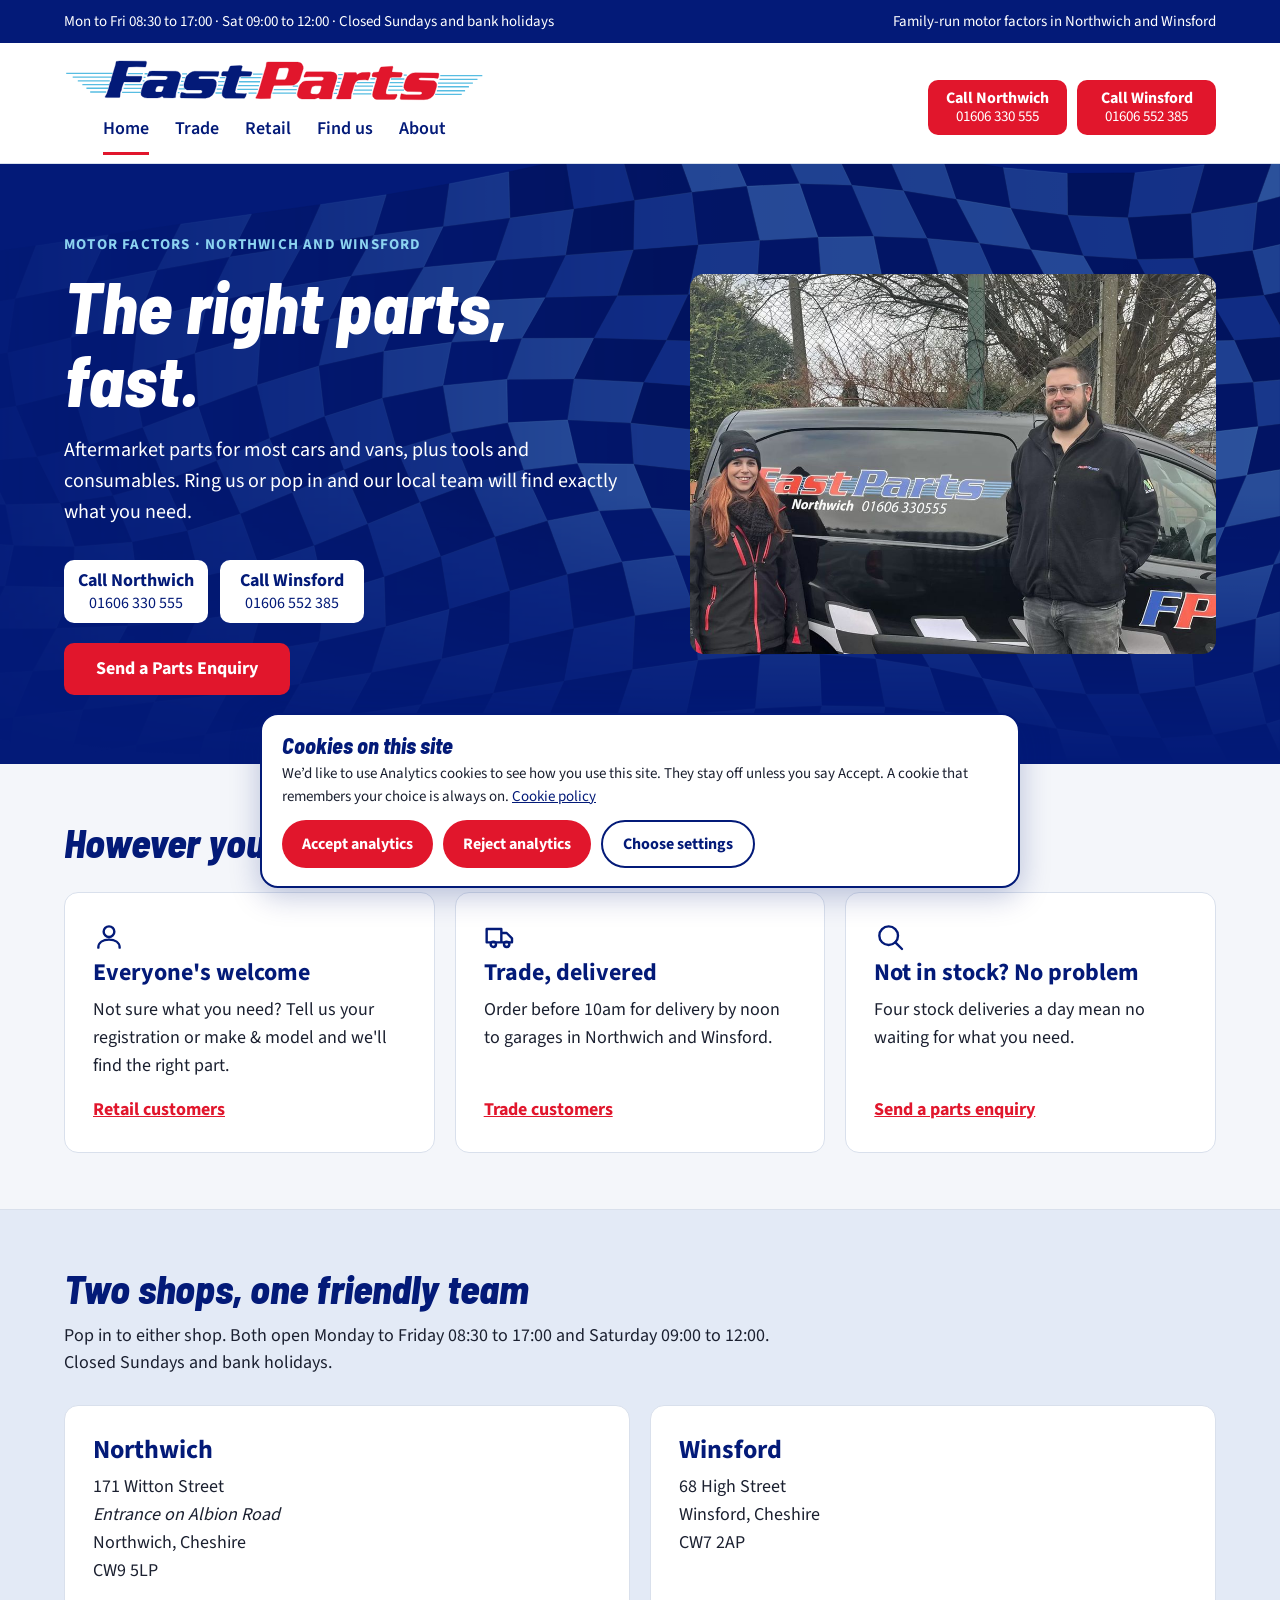
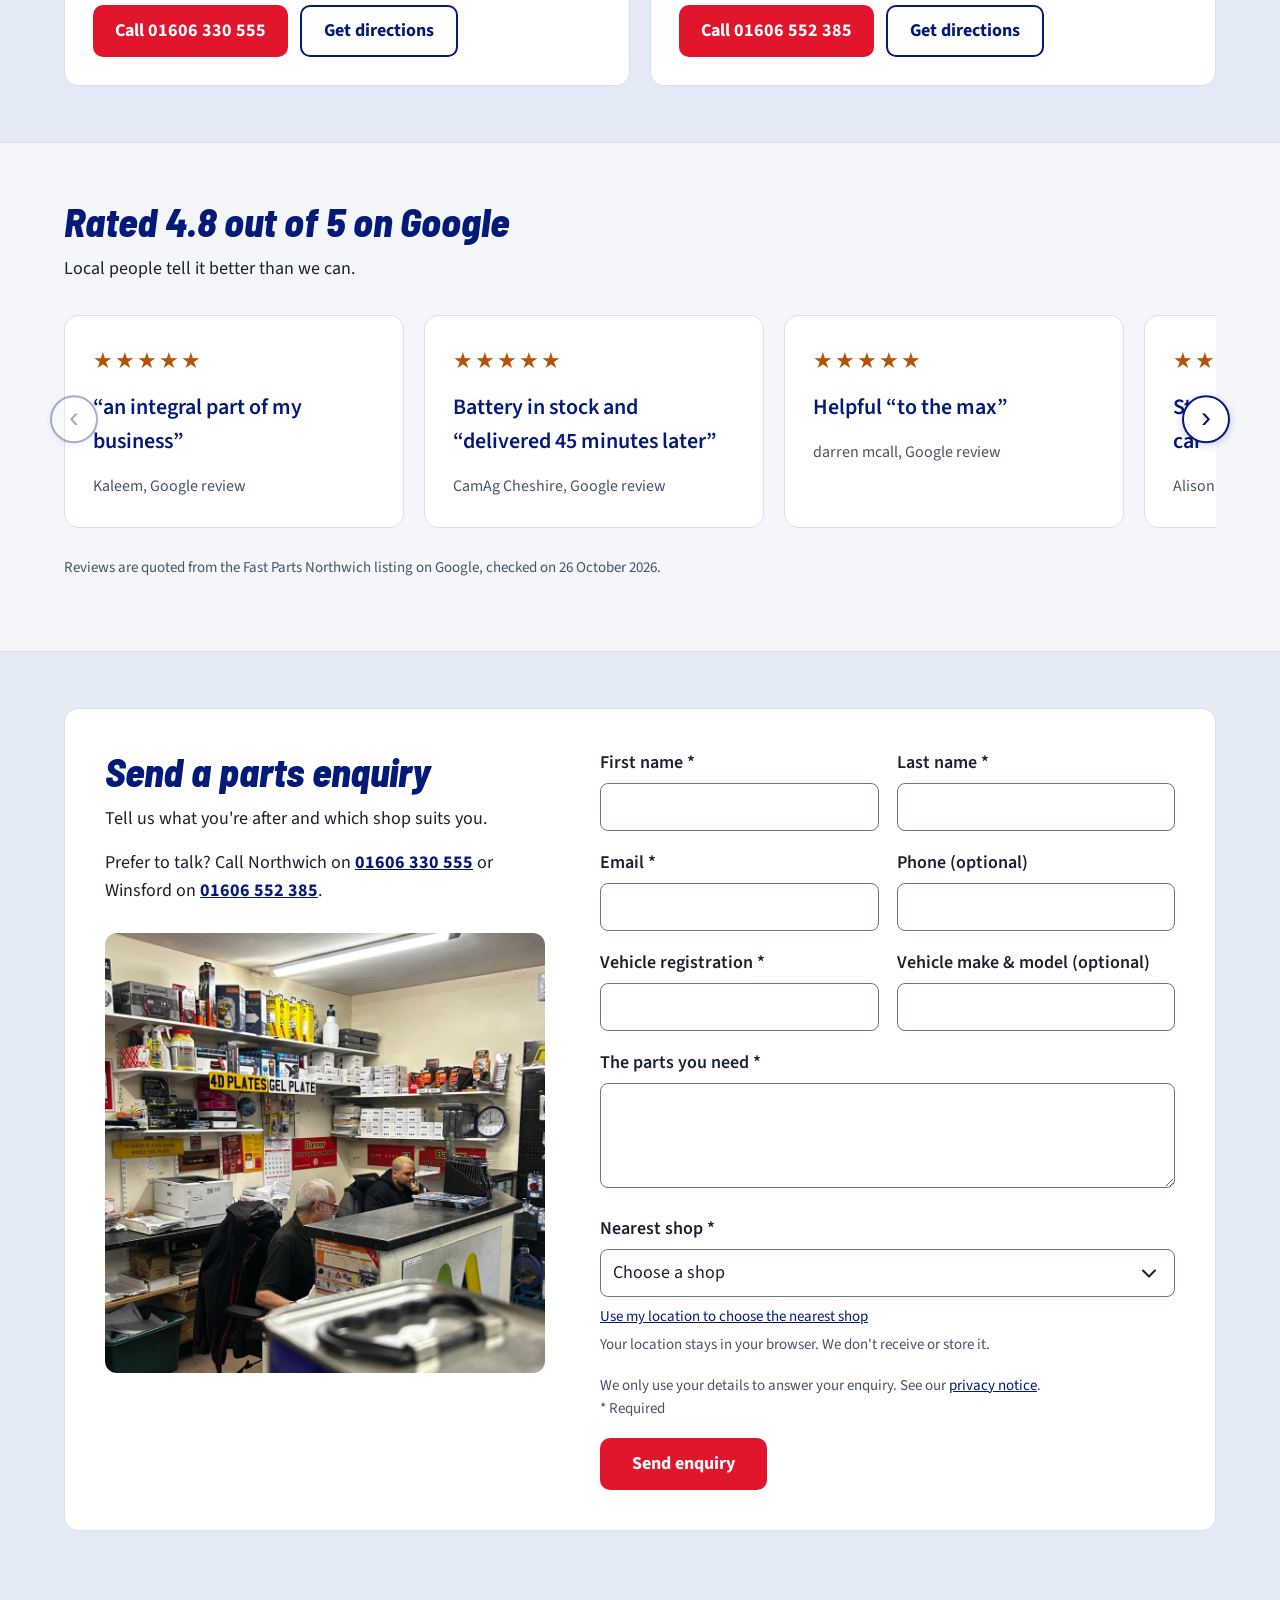
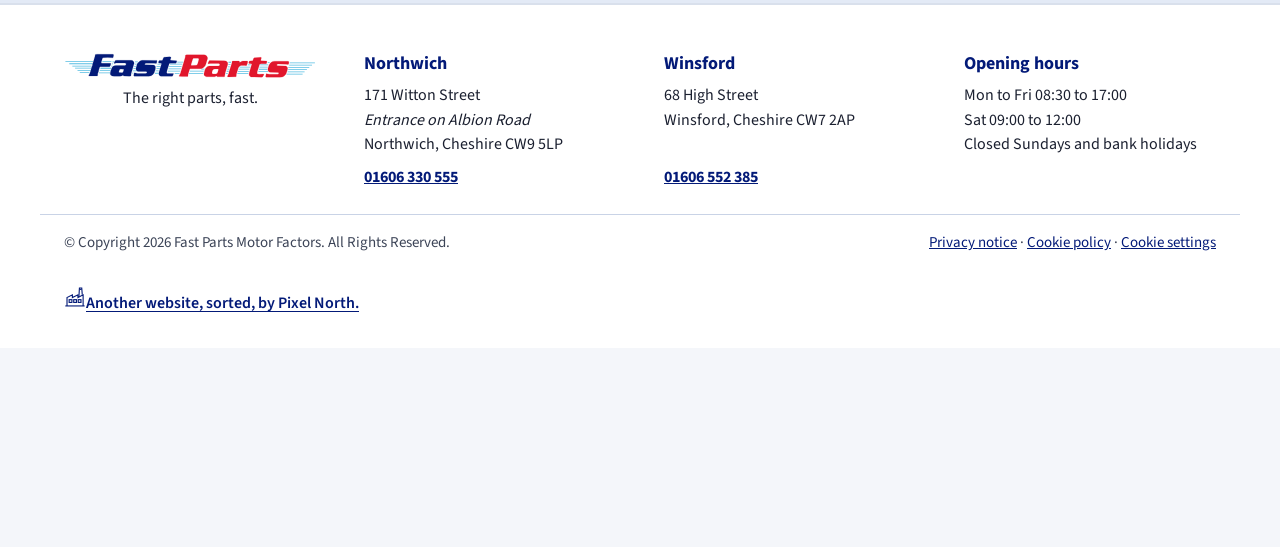
==== index.html @ 3c4b5a3e "SEO: use clean URLs in canonicals, og:url, sitemap, structured data and links Co-Authored-By: Claude" ====
<!doctype html>
<html lang="en-GB">
<head>
<meta charset="utf-8">
<meta name="viewport" content="width=device-width, initial-scale=1">
<title>Fast Parts | Motor Factors in Northwich and Winsford</title>
<meta name="description" content="Aftermarket parts for most cars and vans, plus tools and consumables. Family-run motor factors in Northwich and Winsford. Ring us or pop in.">
<meta name="robots" content="index, follow, max-image-preview:large">
<meta name="color-scheme" content="light">
<meta name="theme-color" content="#031A78">
<link rel="canonical" href="https://www.fastparts.uk.com/">
<link rel="icon" href="favicon.ico?v=2" sizes="48x48">
<link rel="icon" href="favicon-192.png?v=2" type="image/png" sizes="192x192">
<link rel="icon" href="favicon.svg?v=2" type="image/svg+xml">
<link rel="apple-touch-icon" href="apple-touch-icon.png?v=2">
<meta property="og:type" content="website">
<meta property="og:site_name" content="Fast Parts">
<meta property="og:title" content="Fast Parts | Motor Factors in Northwich and Winsford">
<meta property="og:description" content="Aftermarket parts for most cars and vans, plus tools and consumables. Family-run motor factors in Northwich and Winsford. Ring us or pop in.">
<meta property="og:url" content="https://www.fastparts.uk.com/">
<meta property="og:locale" content="en_GB">
<meta property="og:image" content="https://www.fastparts.uk.com/images/og-image.png">
<meta property="og:image:width" content="1200">
<meta property="og:image:height" content="630">
<meta property="og:image:alt" content="Fast Parts logo on a navy chequered flag background: The right parts, fast.">
<meta name="twitter:card" content="summary_large_image">
<meta name="twitter:title" content="Fast Parts | Motor Factors in Northwich and Winsford">
<meta name="twitter:description" content="Aftermarket parts for most cars and vans, plus tools and consumables. Family-run motor factors in Northwich and Winsford. Ring us or pop in.">
<meta name="twitter:image" content="https://www.fastparts.uk.com/images/og-image.png">
<link rel="preload" href="fonts/source-sans-3-var.woff2" as="font" type="font/woff2" crossorigin>
<link rel="stylesheet" href="css/styles.css">
<script type="application/ld+json">{"@context": "https://schema.org", "@graph": [{"@type": "Organization", "@id": "https://www.fastparts.uk.com/#organization", "name": "Fast Parts", "url": "https://www.fastparts.uk.com/", "logo": "https://www.fastparts.uk.com/favicon-192.png", "foundingDate": "1989", "description": "Family-run independent motor factors serving Northwich and Winsford, Cheshire, with parts for most cars and vans, tools and consumables, and trade delivery."}, {"@type": "WebSite", "@id": "https://www.fastparts.uk.com/#website", "url": "https://www.fastparts.uk.com/", "name": "Fast Parts", "publisher": {"@id": "https://www.fastparts.uk.com/#organization"}, "inLanguage": "en-GB"}, {"@type": "AutoPartsStore", "@id": "https://www.fastparts.uk.com/find-us#northwich", "name": "Fast Parts Northwich", "url": "https://www.fastparts.uk.com/find-us", "telephone": "+441606330555", "image": "https://www.fastparts.uk.com/images/og-image.png", "parentOrganization": {"@id": "https://www.fastparts.uk.com/#organization"}, "areaServed": ["Northwich", "Winsford", "Cheshire"], "address": {"@type": "PostalAddress", "streetAddress": "171 Witton Street", "addressLocality": "Northwich", "addressRegion": "Cheshire", "postalCode": "CW9 5LP", "addressCountry": "GB"}, "openingHoursSpecification": [{"@type": "OpeningHoursSpecification", "dayOfWeek": ["Monday", "Tuesday", "Wednesday", "Thursday", "Friday"], "opens": "08:30", "closes": "17:00"}, {"@type": "OpeningHoursSpecification", "dayOfWeek": "Saturday", "opens": "09:00", "closes": "12:00"}]}, {"@type": "AutoPartsStore", "@id": "https://www.fastparts.uk.com/find-us#winsford", "name": "Fast Parts Winsford", "url": "https://www.fastparts.uk.com/find-us", "telephone": "+441606552385", "image": "https://www.fastparts.uk.com/images/og-image.png", "parentOrganization": {"@id": "https://www.fastparts.uk.com/#organization"}, "areaServed": ["Northwich", "Winsford", "Cheshire"], "address": {"@type": "PostalAddress", "streetAddress": "68 High Street", "addressLocality": "Winsford", "addressRegion": "Cheshire", "postalCode": "CW7 2AP", "addressCountry": "GB"}, "openingHoursSpecification": [{"@type": "OpeningHoursSpecification", "dayOfWeek": ["Monday", "Tuesday", "Wednesday", "Thursday", "Friday"], "opens": "08:30", "closes": "17:00"}, {"@type": "OpeningHoursSpecification", "dayOfWeek": "Saturday", "opens": "09:00", "closes": "12:00"}]}]}</script>
</head>
<body>
<a class="skip" href="#main">Skip to content</a>
<div class="util"><div class="wrap"><p>Mon to Fri 08:30 to 17:00 · Sat 09:00 to 12:00<span class="sep"> · </span><span class="closed">Closed Sundays and bank holidays</span></p><p>Family-run motor factors in Northwich and Winsford</p></div></div>
<header class="site-header">
<div class="wrap head-top">
<div class="brand">
<a class="logo" href="/" aria-label="Fast Parts home"><img src="images/fast-parts-logo.svg" alt="Fast Parts" width="420" height="106"></a>
<nav class="main" aria-label="Main"><a href="/" aria-current="page">Home</a><a href="/trade">Trade</a><a href="/retail">Retail</a><a href="/find-us">Find us</a><a href="/about">About</a></nav>
</div>
<div class="call-row">
<a class="call" href="tel:01606330555"><b>Call Northwich</b><span>01606 330 555</span></a>
<a class="call" href="tel:01606552385"><b>Call Winsford</b><span>01606 552 385</span></a>
</div>
</div>
</header>
<main id="main">
<section class="hero"><div class="wrap">
<div class="txt">
<p class="eyebrow">Motor factors · Northwich and Winsford</p>
<h1>The right parts, fast.</h1>
<p class="lead">Aftermarket parts for most cars and vans, plus tools and consumables. Ring us or pop in and our local team will find exactly what you need.</p>
<div class="actions"><a class="call light" href="tel:01606330555"><b>Call Northwich</b><span>01606 330 555</span></a>
<a class="call light" href="tel:01606552385"><b>Call Winsford</b><span>01606 552 385</span></a></div><a class="btn" href="#enquiry">Send a Parts Enquiry</a>
</div>
<div class="pic"><img src="images/fast-parts-van-team.jpg" alt="Two Fast Parts team members standing beside a Fast Parts delivery van" width="1000" height="760" fetchpriority="high" style="object-position:center center"></div>
</div></section>
<div class="sec"><section class="block wrap"><h2 style="margin-bottom:28px">However you shop with us</h2><div class="cards">
<div class="card"><svg class="icon" viewBox="0 0 24 24" fill="none" stroke="currentColor" stroke-width="1.8" stroke-linecap="round" stroke-linejoin="round" aria-hidden="true"><path d="M12 12a4 4 0 1 0 0-8 4 4 0 0 0 0 8Zm-8 8c0-4 3.6-6 8-6s8 2 8 6"/></svg><h3>Everyone's welcome</h3><p>Not sure what you need? Tell us your registration or make &amp; model and we'll find the right part.</p><a class="more" href="/retail">Retail customers</a></div>
<div class="card"><svg class="icon" viewBox="0 0 24 24" fill="none" stroke="currentColor" stroke-width="1.8" stroke-linecap="round" stroke-linejoin="round" aria-hidden="true"><path d="M2 6h11v10H2zM13 9h4l4 4v3h-8"/><circle cx="7" cy="17.5" r="2"/><circle cx="17" cy="17.5" r="2"/></svg><h3>Trade, delivered</h3><p>Order before 10am for delivery by noon to garages in Northwich and Winsford.</p><a class="more" href="/trade">Trade customers</a></div>
<div class="card"><svg class="icon" viewBox="0 0 24 24" fill="none" stroke="currentColor" stroke-width="1.8" stroke-linecap="round" stroke-linejoin="round" aria-hidden="true"><circle cx="11" cy="11" r="7"/><path d="M16 16l5 5"/></svg><h3>Not in stock? No problem</h3><p>Four stock deliveries a day mean no waiting for what you need.</p><a class="more" href="#enquiry">Send a parts enquiry</a></div>
</div></section></div>
<div class="sec sec-b"><section class="block wrap"><h2>Two shops, one friendly team</h2>
<p class="sub wide-sub">Pop in to either shop. Both open Monday to Friday 08:30 to 17:00 and Saturday 09:00 to 12:00.<br>Closed Sundays and bank holidays.</p>
<div class="cards"><div class="card wide"><div class="shop"><div class="shopin">
<h3 style="font-size:26px">Northwich</h3>
<p>171 Witton Street<br><em>Entrance on Albion Road</em><br>Northwich, Cheshire<br>CW9 5LP</p>
<div class="btns"><a class="btn" href="tel:01606330555">Call 01606 330 555</a><a class="btn ghost" href="https://www.google.com/maps/search/?api=1&amp;query=171+Witton+Street+Northwich+CW9+5LP" target="_blank" rel="noopener noreferrer">Get directions<span class="sr"> to Northwich (opens in a new tab)</span></a></div>
</div></div></div><div class="card wide"><div class="shop"><div class="shopin">
<h3 style="font-size:26px">Winsford</h3>
<p>68 High Street<br>Winsford, Cheshire<br>CW7 2AP</p>
<div class="btns"><a class="btn" href="tel:01606552385">Call 01606 552 385</a><a class="btn ghost" href="https://www.google.com/maps/search/?api=1&amp;query=68+High+Street+Winsford+CW7+2AP" target="_blank" rel="noopener noreferrer">Get directions<span class="sr"> to Winsford (opens in a new tab)</span></a></div>
</div></div></div></div></section></div>
<div class="sec"><section class="block wrap"><h2>Rated 4.8 out of 5 on Google</h2><p class="sub">Local people tell it better than we can.</p>
<div class="carousel" role="region" aria-roledescription="carousel" aria-label="Google reviews">
<button type="button" class="car-arrow car-prev" aria-label="Previous reviews">&#8249;</button>
<ul class="track" tabindex="0" aria-label="Reviews, scroll sideways"><li class="slide" role="group" aria-roledescription="slide" aria-label="Review 1 of 10"><figure class="review"><span class="stars" role="img" aria-label="5 out of 5 stars">★★★★★</span><blockquote>“an integral part of my business”</blockquote><figcaption>Kaleem, Google review</figcaption></figure></li><li class="slide" role="group" aria-roledescription="slide" aria-label="Review 2 of 10"><figure class="review"><span class="stars" role="img" aria-label="5 out of 5 stars">★★★★★</span><blockquote>Battery in stock and “delivered 45 minutes later”</blockquote><figcaption>CamAg Cheshire, Google review</figcaption></figure></li><li class="slide" role="group" aria-roledescription="slide" aria-label="Review 3 of 10"><figure class="review"><span class="stars" role="img" aria-label="5 out of 5 stars">★★★★★</span><blockquote>Helpful “to the max”</blockquote><figcaption>darren mcall, Google review</figcaption></figure></li><li class="slide" role="group" aria-roledescription="slide" aria-label="Review 4 of 10"><figure class="review"><span class="stars" role="img" aria-label="5 out of 5 stars">★★★★★</span><blockquote>Staff “carry heavy parts to my car”</blockquote><figcaption>Alison (Soul), Google review</figcaption></figure></li><li class="slide" role="group" aria-roledescription="slide" aria-label="Review 5 of 10"><figure class="review"><span class="stars" role="img" aria-label="5 out of 5 stars">★★★★★</span><blockquote>“Support Family Business”</blockquote><figcaption>Thomas Robbins, Google review</figcaption></figure></li><li class="slide" role="group" aria-roledescription="slide" aria-label="Review 6 of 10"><figure class="review"><span class="stars" role="img" aria-label="5 out of 5 stars">★★★★★</span><blockquote>“Nothing is too much trouble”</blockquote><figcaption>roy hinchy, Google review</figcaption></figure></li><li class="slide" role="group" aria-roledescription="slide" aria-label="Review 7 of 10"><figure class="review"><span class="stars" role="img" aria-label="5 out of 5 stars">★★★★★</span><blockquote>Part “ready next day 8am”</blockquote><figcaption>Steve Philpin, Google review</figcaption></figure></li><li class="slide" role="group" aria-roledescription="slide" aria-label="Review 8 of 10"><figure class="review"><span class="stars" role="img" aria-label="5 out of 5 stars">★★★★★</span><blockquote>Brake parts delivered “2 hours later”</blockquote><figcaption>Leslie Cairns, Google review</figcaption></figure></li><li class="slide" role="group" aria-roledescription="slide" aria-label="Review 9 of 10"><figure class="review"><span class="stars" role="img" aria-label="5 out of 5 stars">★★★★★</span><blockquote>“very knowledgeable and always happy to help”</blockquote><figcaption>David Roddis, Google review</figcaption></figure></li><li class="slide" role="group" aria-roledescription="slide" aria-label="Review 10 of 10"><figure class="review"><span class="stars" role="img" aria-label="5 out of 5 stars">★★★★★</span><blockquote>“Over 20 years never let me down”</blockquote><figcaption>Tony Bayman, Google review</figcaption></figure></li></ul>
<button type="button" class="car-arrow car-next" aria-label="Next reviews">&#8250;</button>
</div>
<p class="note" style="margin-top:16px">Reviews are quoted from the Fast Parts Northwich listing on Google, checked on 26 October 2026.</p></section></div>
<div class="sec sec-b"><section class="block last wrap" id="enquiry"><div class="formcard">
<div>
<h2>Send a parts enquiry</h2>
<p>Tell us what you're after and which shop suits you.</p>
<p>Prefer to talk? Call Northwich on <a href="tel:01606330555"><b>01606 330 555</b></a> or Winsford on <a href="tel:01606552385"><b>01606 552 385</b></a>.</p>
<img src="images/fast-parts-shop-counter.jpg" alt="Two Fast Parts team members serving customers at the shop counter, with shelves of car parts behind them" width="940" height="940" loading="lazy">
</div>
<form data-form="parts-enquiry" data-endpoint="https://api.web3forms.com/submit" novalidate>
<input type="hidden" name="access_key" value="702cf87f-f0f1-4987-b840-5785760a06e5">
<input type="hidden" name="subject" value="New parts enquiry from the Fast Parts website">
<input type="hidden" name="from_name" value="Fast Parts website">
<div class="row"><div><label for="fname">First name *</label><input id="fname" name="firstName" type="text" autocomplete="given-name" required></div>
<div><label for="lname">Last name *</label><input id="lname" name="lastName" type="text" autocomplete="family-name" required></div></div>
<div class="row"><div><label for="email">Email *</label><input id="email" name="email" type="email" autocomplete="email" required></div>
<div><label for="phone">Phone (optional)</label><input id="phone" name="phone" type="tel" autocomplete="tel"></div></div>
<div class="row"><div><label for="reg">Vehicle registration *</label><input id="reg" name="registration" type="text" autocapitalize="characters" autocomplete="off" required></div>
<div><label for="vehicle">Vehicle make &amp; model (optional)</label><input id="vehicle" name="vehicle" type="text"></div></div>
<div><label for="part">The parts you need *</label><textarea id="part" name="part" rows="3" required></textarea></div>
<div><label for="shop">Nearest shop *</label><select id="shop" name="shop" required><option value="" selected disabled>Choose a shop</option><option>Northwich</option><option>Winsford</option></select>
<p class="note" style="margin:8px 0 0"><button type="button" class="linkbtn" data-locate>Use my location to choose the nearest shop</button></p>
<p class="note locmsg" role="status" style="margin:4px 0 0"></p>
<p class="note" style="margin:4px 0 0">Your location stays in your browser. We don't receive or store it.</p></div>
<div class="hp" aria-hidden="true"><label>Website<input type="text" name="website" tabindex="-1" autocomplete="off"></label></div>
<p class="note" style="margin:0">We only use your details to answer your enquiry. See our <a href="/privacy">privacy notice</a>.<br>* Required</p>
<div class="msg" role="status" tabindex="-1"></div>
<button class="btn" type="submit" style="align-self:flex-start">Send enquiry</button>
</form></div></section></div>
</main>
<footer class="site">
<div class="wrap cols">
<div><div class="fbrand"><img class="logo-f" src="images/fast-parts-logo.svg" alt="Fast Parts" width="300" height="76"><p>The right parts, fast.</p></div></div>
<div class="fcol"><h3>Northwich</h3><p class="addr">171 Witton Street<br><em>Entrance on Albion Road</em><br>Northwich, Cheshire CW9 5LP</p><p class="ph"><a href="tel:01606330555"><b>01606 330 555</b></a></p></div>
<div class="fcol"><h3>Winsford</h3><p class="addr">68 High Street<br>Winsford, Cheshire CW7 2AP</p><p class="ph"><a href="tel:01606552385"><b>01606 552 385</b></a></p></div>
<div><h3>Opening hours</h3><p>Mon to Fri 08:30 to 17:00<br>Sat 09:00 to 12:00<br>Closed Sundays and bank holidays</p></div>
</div>
<div class="wrap legal">
<span>© Copyright 2026 Fast Parts Motor Factors. All Rights Reserved.</span>
<span><a href="/privacy">Privacy notice</a> · <a href="/cookies">Cookie policy</a> · <a href="#" data-cookie-settings>Cookie settings</a></span>
</div>
<div class="wrap credit"><a href="https://pixel-north.co.uk" target="_blank" rel="noopener"><svg class="fac" viewBox="0 0 512 512" width="22" height="22" fill="none" stroke="#031A78" stroke-width="26" stroke-linecap="butt" stroke-linejoin="miter" aria-hidden="true"><path d="M30 464H480"/><path d="M70 464V268L195 205V268L325 205V268L445 205V464"/><path d="M347 250L359 45H413L425 205"/><path d="M362 78H410"/><rect x="120" y="318" width="64" height="64"/><rect x="226" y="318" width="64" height="64"/><rect x="331" y="318" width="64" height="64"/></svg><span>Another website, sorted, by Pixel North.</span></a></div>
</footer>
<script src="js/main.js" defer></script>
<script src="js/consent.js" defer></script>
</body>
</html>
---- css/styles.css ----
/* Fast Parts – styles. Light mode only. Fonts are self-hosted. */
@font-face{font-family:'Barlow Semi Condensed';font-style:italic;font-weight:800;font-display:swap;src:url('../fonts/barlow-semi-condensed-800-italic.woff2') format('woff2')}
@font-face{font-family:'Barlow Semi Condensed';font-style:italic;font-weight:700;font-display:swap;src:url('../fonts/barlow-semi-condensed-700-italic.woff2') format('woff2')}
@font-face{font-family:'Source Sans 3';font-style:normal;font-weight:200 900;font-display:swap;src:url('../fonts/source-sans-3-var.woff2') format('woff2')}

:root{
  color-scheme:light;
  --navy:#031A78;--red:#E1162C;--sky:#8CD3F0;--ink:#1B2030;--off:#F4F6FA;
  --line:#D9E0EC;--muted:#4A5266;--foot:#E9EEF7;--star:#B45309;
  --head:'Barlow Semi Condensed','Source Sans 3',Arial,sans-serif;
  --body:'Source Sans 3',Arial,sans-serif;
}
*,*::before,*::after{box-sizing:border-box}
html{-webkit-text-size-adjust:100%}
body{margin:0;background:var(--off);color:var(--ink);font-family:var(--body);font-size:18px;line-height:1.55}
img{max-width:100%}
a{color:var(--navy)}
a:focus-visible,button:focus-visible,input:focus-visible,select:focus-visible,textarea:focus-visible{outline:3px solid var(--navy);outline-offset:2px}
.skip{position:absolute;left:-999px;top:8px;background:#fff;color:var(--navy);padding:10px 16px;border-radius:8px;z-index:10;font-weight:700}
.skip:focus{left:8px}
.wrap{max-width:1200px;margin:0 auto;padding-left:24px;padding-right:24px}

/* utility bar */
.util{background:var(--navy);color:#fff;font-size:15px}
.util .wrap{display:flex;flex-wrap:wrap;justify-content:space-between;gap:4px 24px;padding-top:10px;padding-bottom:10px}
.util p{margin:0}

/* header */
.site-header{background:#fff;border-bottom:1px solid var(--line)}
.head-top{display:flex;flex-wrap:wrap;align-items:center;justify-content:space-between;gap:16px 32px;padding-top:16px;padding-bottom:8px}
.brand{flex:0 1 420px;min-width:0;display:flex;flex-direction:column;align-items:stretch}
.logo{display:block;min-width:0}
.logo img{display:block;width:100%;max-width:420px;height:auto}
.call-row,.actions{display:grid;grid-template-columns:repeat(2,minmax(0,1fr));gap:10px;width:max-content;max-width:100%}
.call{display:flex;flex-direction:column;justify-content:center;align-items:center;text-align:center;background:var(--red);color:#fff;text-decoration:none;padding:8px 18px;border-radius:10px;min-height:52px;line-height:1.25}
.call b{font-size:16px}.call span{font-size:15px}
.call:hover{background:#C20F24}
.call.light{background:#fff;color:var(--navy);padding:10px 24px;min-height:56px}
.call.light b{font-size:18px}.call.light span{font-size:16px}
.call.light:hover{background:#E9EEF7}
.call.red-lg{padding:10px 24px;min-height:56px}.call.red-lg b{font-size:18px}.call.red-lg span{font-size:16px}
nav.main{display:flex;flex-wrap:wrap;justify-content:center;gap:0 clamp(14px,2.5vw,26px);font-weight:600;font-size:18px;margin-top:4px}
nav.main a{color:var(--navy);text-decoration:none;padding:10px 0 9px;border-bottom:3px solid transparent}
nav.main a:hover{border-bottom-color:var(--sky)}
nav.main a[aria-current="page"]{border-bottom-color:var(--red)}

/* type */
h1,h2{font-family:var(--head);font-style:italic;font-weight:800;color:var(--navy);line-height:1.1;margin:0}
h1{font-size:clamp(44px,6vw,72px);line-height:1.02;margin-bottom:20px}
h2{font-size:clamp(32px,4.5vw,40px);margin-bottom:12px}
h3{margin:0 0 8px;font-size:24px;color:var(--navy);line-height:1.2}
p{margin:0 0 16px}
.eyebrow{margin:0 0 12px;font-weight:700;letter-spacing:.08em;text-transform:uppercase;font-size:15px;color:var(--sky)}
.lead{font-size:20px;max-width:560px}

/* hero (navy with soft-blue flag) */
.hero{background:var(--navy);color:#fff;position:relative;overflow:hidden;display:flex;align-items:center;min-height:600px}
.hero::before{content:"";position:absolute;inset:0;background:url('../images/fast-parts-flag.svg') right top/auto min(100%,600px) no-repeat;opacity:.62}
.hero .wrap{width:100%;position:relative;display:flex;flex-wrap:wrap;gap:40px;align-items:center;padding-top:64px;padding-bottom:64px}
.hero h1{color:#fff}
.hero .txt{flex:1 1 420px;min-width:0}
.hero .pic{flex:1 1 360px;min-width:0}
.hero .pic img{display:block;width:100%;height:auto;max-height:380px;object-fit:cover;border-radius:14px}
.hero .actions{gap:12px;margin:32px 0 20px}
.hero a.text-link{color:var(--sky);font-weight:600;font-size:18px}
.hero.small .wrap{padding-top:48px;padding-bottom:48px}

/* sections and cards */
section.block{padding-top:56px;padding-bottom:24px}
section.block.last{padding-bottom:72px}
.sub{max-width:640px;margin-bottom:28px}
.cards{display:flex;flex-wrap:wrap;gap:20px}
.card{flex:1 1 300px;min-width:0;background:#fff;border:1px solid var(--line);border-radius:14px;padding:28px}
.card.wide{flex-basis:480px}
.card{display:flex;flex-direction:column;align-items:flex-start}
.card .icon{display:block;width:32px;height:32px;margin-bottom:6px;color:var(--navy)}
.card p:last-child{margin-bottom:0}
.more{color:var(--red);font-weight:700;margin-top:auto}
.more:hover{color:#C20F24}
.steps{counter-reset:s;list-style:none;margin:0;padding:0;display:flex;flex-wrap:wrap;gap:20px}
.steps li{counter-increment:s;flex:1 1 280px;min-width:0;background:#fff;border:1px solid var(--line);border-radius:14px;padding:28px}
.steps li::before{content:counter(s);display:flex;align-items:center;justify-content:center;width:40px;height:40px;border-radius:50%;background:var(--navy);color:#fff;font-weight:700;margin-bottom:12px}
.shop{display:flex;flex-wrap:wrap;gap:24px}
.shop>div{flex:1 1 220px;min-width:0}
.tel{color:var(--navy);font-weight:700;font-size:22px;text-decoration:none}
.btn{display:inline-flex;align-items:center;justify-content:center;background:var(--red);color:#fff;border:0;border-radius:10px;min-height:52px;padding:0 32px;font:inherit;font-weight:700;font-size:18px;cursor:pointer;text-decoration:none}
.btn:hover{background:#C20F24}
.btn.ghost{background:#fff;color:var(--navy);border:2px solid var(--navy)}
.btn.ghost:hover{background:#E9EEF7}
table.hours{border-collapse:collapse;width:100%;max-width:420px}
table.hours th,table.hours td{text-align:left;padding:10px 0;border-bottom:1px solid var(--line)}
table.hours th{font-weight:600}

/* reviews */
figure.review{flex:1 1 300px;min-width:0;margin:0;background:#fff;border:1px solid var(--line);border-radius:14px;padding:28px}
.stars{color:var(--star);font-size:22px;letter-spacing:2px}
figure.review blockquote{margin:12px 0 16px;font-size:22px;font-weight:600;color:var(--navy)}
figure.review figcaption{font-size:16px;color:var(--muted)}
.note{font-size:15px;color:var(--muted)}

/* forms */
.formcard{background:#fff;border:1px solid var(--line);border-radius:14px;padding:40px;display:flex;flex-wrap:wrap;gap:40px}
.formcard>div{flex:1 1 300px;min-width:0}
.formcard form{flex:1 1 420px;min-width:0;display:flex;flex-direction:column;gap:18px}
.row{display:flex;flex-wrap:wrap;gap:18px}
.row>div{flex:1 1 200px;min-width:0}
label{display:block;font-weight:600;margin-bottom:6px}
input,select,textarea{width:100%;border:1px solid #6B7589;border-radius:8px;padding:0 12px;font:inherit;background:#fff;color:var(--ink)}
input,select{height:48px}
textarea{padding:10px 12px}
.hp{position:absolute;left:-5000px}
.msg{display:none;padding:14px 16px;border-radius:10px;font-weight:600}
.msg.ok{display:block;background:#E8F5EC;color:#14532D;border:1px solid #14532D}
.msg.err{display:block;background:#FDECEC;color:#7F1D1D;border:1px solid #7F1D1D}
.formcard img{display:block;width:100%;max-width:440px;height:auto;border-radius:12px;margin-top:28px}

/* CTA band, footer */
.band{background:var(--navy);color:#fff;text-align:center}
.band .wrap{padding-top:56px;padding-bottom:56px}
.band h2{color:#fff}
.band .actions{gap:12px;margin:24px auto 0}
footer.site{background:#fff;border-top:1px solid var(--line);margin-top:0}
footer.site .cols{display:flex;flex-wrap:wrap;gap:32px 48px;padding-top:48px;padding-bottom:24px;font-size:16px}
footer.site .cols>div{flex:1 1 200px;min-width:0}
footer.site h3{font-size:18px}
footer.site .fbrand{max-width:300px;text-align:center}
footer.site .logo-f{display:block;width:100%;max-width:300px;height:auto;margin:0 0 8px}
footer.site .fbrand p{margin:0}
footer.site .legal{border-top:1px solid #C9D3E6;display:flex;flex-wrap:wrap;gap:8px 24px;justify-content:space-between;padding-top:16px;padding-bottom:32px;font-size:15px;color:#3C4457}
.prose{max-width:760px}
.prose h2{font-size:32px;margin-top:40px}
.prose h3{margin-top:24px}
.todo{background:#FFF4CC;padding:0 4px;border-radius:3px}

.credit{padding-bottom:32px;display:flex;align-items:center;gap:8px;color:var(--navy);font-weight:600;font-size:16px}
.credit a{color:var(--navy);text-decoration:underline;text-underline-offset:3px}
.credit a:hover{text-decoration-thickness:2px}
.credit .fac{flex:none}

/* cookie control */
.cc{position:fixed;left:0;right:0;bottom:0;z-index:20;padding:12px 12px calc(12px + env(safe-area-inset-bottom,0px));pointer-events:none;font-size:15px;line-height:1.5}
.cc-in{pointer-events:auto;max-width:760px;margin:0 auto;background:#fff;border:2px solid var(--navy);border-radius:18px;padding:18px 20px;box-shadow:0 8px 30px rgba(3,26,120,.25)}
.cc h2{font-size:22px;margin-bottom:6px}
.cc p{margin:0 0 12px}
.cc-b{display:flex;flex-wrap:wrap;gap:10px}
.cc .btn{min-height:0;padding:10px 20px;font-size:16px;border-radius:999px}
.cc .btn.ghost{border-width:2px}
.legal a[data-cookie-settings]{cursor:pointer}

.sr{position:absolute;left:-9999px}
.tint{background:#E3EAF6;border-top:1px solid var(--line);border-bottom:1px solid var(--line);margin-top:32px;padding-bottom:40px}
.shop .btns,.btns{display:flex;flex-wrap:wrap;gap:12px;margin-top:4px}
.card .btns .btn{min-height:52px;padding:0 22px}
.linkbtn{background:none;border:0;padding:0;font:inherit;color:var(--navy);text-decoration:underline;cursor:pointer}
.carousel{position:relative}
.track{list-style:none;margin:0;padding:4px 2px 12px;display:flex;gap:20px;overflow-x:auto;scroll-snap-type:x mandatory;scroll-behavior:smooth;-webkit-overflow-scrolling:touch}
.track:focus-visible{outline:3px solid var(--navy);outline-offset:2px}
.slide{flex:0 0 min(340px,84%);scroll-snap-align:start;display:flex}
.slide figure.review{flex:1 1 auto;width:100%}
.car-btns{display:flex;gap:12px;margin-top:12px}
.car-btns .btn{min-height:48px;padding:0 24px;font-size:22px}
.car-btns .btn[disabled]{opacity:.4;cursor:default}
@media (prefers-reduced-motion:reduce){.track{scroll-behavior:auto}}
.call.light{padding:10px 14px}
.linkbtn{text-align:left}

/* round 2 */
.wide-sub{max-width:none}
em{font-style:italic}
.card.wide .shop{flex:1;display:flex}
.shopin{display:flex;flex-direction:column;flex:1 1 auto}
.shopin .btns{margin-top:auto}
.shopin p{margin-bottom:20px}
select{appearance:none;-webkit-appearance:none;background:#fff url("data:image/svg+xml,%3Csvg xmlns='http://www.w3.org/2000/svg' width='14' height='9' viewBox='0 0 14 9'%3E%3Cpath d='M1 1.5l6 6 6-6' fill='none' stroke='%231B2030' stroke-width='2' stroke-linecap='round' stroke-linejoin='round'/%3E%3C/svg%3E") no-repeat right 18px center;padding-right:46px}
.fcol{display:flex;flex-direction:column}
.fcol .addr{flex:1 1 auto;margin-bottom:8px}
.fcol .ph{margin:0}
.carousel{position:relative}
.car-arrow{position:absolute;top:50%;transform:translateY(-62%);z-index:2;width:48px;height:48px;border-radius:50%;border:2px solid var(--navy);background:#fff;color:var(--navy);font-size:30px;line-height:1;padding:0 0 4px;cursor:pointer;box-shadow:0 2px 8px rgba(3,26,120,.2)}
.car-arrow:hover{background:#E9EEF7}
.car-prev{left:-14px}.car-next{right:-14px}
.car-arrow[disabled]{opacity:.35;cursor:default}
@media (max-width:640px){.car-prev{left:-6px}.car-next{right:-6px}}

/* mobile optimisations */
@media (max-width:640px){
  .util p:last-child{display:none}
  .head-top .call-row{display:none}
  .formcard>div>img{display:none}
  footer.site .fbrand{margin-left:auto;margin-right:auto}
}

@media (max-width:640px){
  .util .sep{display:none}
  .util .closed{display:block}
  .track{padding-left:11%;padding-right:11%;scroll-padding:0 11%}
  .slide{flex:0 0 100%;scroll-snap-align:center}
  .car-arrow{width:36px;height:36px;font-size:24px;padding:0 0 3px}
  .car-prev{left:0}.car-next{right:0}
}

/* alternating section bands */
.sec .block{padding-top:56px;padding-bottom:56px}
.sec-b{background:#E3EAF6;border-top:1px solid var(--line);border-bottom:1px solid var(--line)}

/* scroll reveal (added by js/main.js; harmless without it) */
.reveal{opacity:0;transform:translateY(18px);transition:opacity .6s ease,transform .6s ease}
.reveal.in{opacity:1;transform:none}
@media (prefers-reduced-motion:reduce){.reveal{opacity:1;transform:none;transition:none}}

@media (max-width:900px){.hero .pic{display:none}}

.code404{font:italic 800 clamp(110px,22vw,200px)/.9 'Barlow Semi Condensed',sans-serif;color:var(--red);margin:0 0 8px;letter-spacing:-.01em}

/* about page */
.split{display:grid;grid-template-columns:minmax(0,5fr) minmax(0,7fr);gap:56px;align-items:center}
.split.flip{grid-template-columns:minmax(0,7fr) minmax(0,5fr)}
.split.flip .tile{order:2}
.tile{background:var(--navy);color:#fff;border-radius:14px;min-height:260px;padding:32px;display:flex;flex-direction:column;align-items:center;justify-content:center;text-align:center;gap:14px;position:relative;overflow:hidden}
.tile::before{content:"";position:absolute;inset:0;background:url('../images/fast-parts-flag.svg') right top/auto 140% no-repeat;opacity:.5}
.tile>*{position:relative}
.tile .icon{width:72px;height:72px;color:var(--sky);stroke-width:1.4}
.tile .tn{font:italic 800 clamp(88px,12vw,132px)/.9 var(--head);color:#fff}
.tile .tl{font:italic 700 24px/1.2 var(--head);color:var(--sky)}
.band .stats{display:flex;flex-wrap:wrap;justify-content:center;gap:16px 56px;margin:32px 0 28px}
.band .stats>div{display:flex;flex-direction:column;align-items:center;min-width:150px}
.band .sn{font:italic 800 76px/1 var(--head);color:#fff}
.band .sl{font-size:18px;color:var(--sky);font-weight:600;max-width:170px;line-height:1.25;margin-top:4px}
@media (max-width:800px){.split,.split.flip{grid-template-columns:minmax(0,1fr);gap:24px}.split.flip .tile{order:0}.tile{min-height:200px}.band .sn{font-size:60px}}

/* about page v2 */
.about-est{position:relative;overflow:hidden}
.about-est .bignum{position:absolute;right:max(16px,3vw);top:50%;transform:translateY(-50%);font:italic 800 clamp(120px,24vw,320px)/1 var(--head);color:#E3EAF6;pointer-events:none;user-select:none}
.about-est .prose{position:relative;max-width:720px}
.about-est .eyebrow{color:#B8101F}
.about-est .lead{font-size:22px;color:var(--ink)}
.two{display:grid;grid-template-columns:minmax(0,7fr) minmax(0,5fr);gap:56px;align-items:center}
.pull{margin:0;background:#fff;border:1px solid var(--line);border-left:6px solid var(--red);border-radius:14px;padding:32px}
.pull blockquote{margin:0 0 16px;font:italic 700 clamp(26px,3vw,34px)/1.2 var(--head);color:var(--navy)}
.pull figcaption{font-size:16px;color:var(--ink)}
.pull .stars{font-size:18px;margin-right:6px}
@media (max-width:800px){.two{grid-template-columns:minmax(0,1fr);gap:24px}.about-est{padding-bottom:96px}.about-est .bignum{top:auto;bottom:-12px;transform:none}}

/* cookie settings view */
.cc[hidden],.cc [hidden]{display:none}
.cc-opt{display:flex;gap:12px;align-items:flex-start;margin:0 0 12px;cursor:pointer}
.cc-opt input{width:22px;height:22px;margin:2px 0 0;accent-color:var(--navy);flex:0 0 auto}
.cc-opt input:focus-visible,.cc a:focus-visible{outline:3px solid var(--red);outline-offset:2px}

/* cookie table */
.cktable{border-collapse:collapse;width:100%;font-size:16px}
.cktable th,.cktable td{text-align:left;vertical-align:top;padding:10px 12px 10px 0;border-bottom:1px solid var(--line)}
.cktable th{font-weight:600}
@media (max-width:760px){
.cktable thead{position:absolute;left:-9999px}
.cktable,.cktable tbody,.cktable tr,.cktable td{display:block;width:100%}
.cktable tr{border:1px solid var(--line);border-radius:14px;padding:12px 16px;margin:0 0 14px;background:#fff}
.cktable td{border:0;padding:4px 0}
.cktable td::before{content:attr(data-label);display:block;font-weight:600;font-size:14px;color:var(--navy)}
}
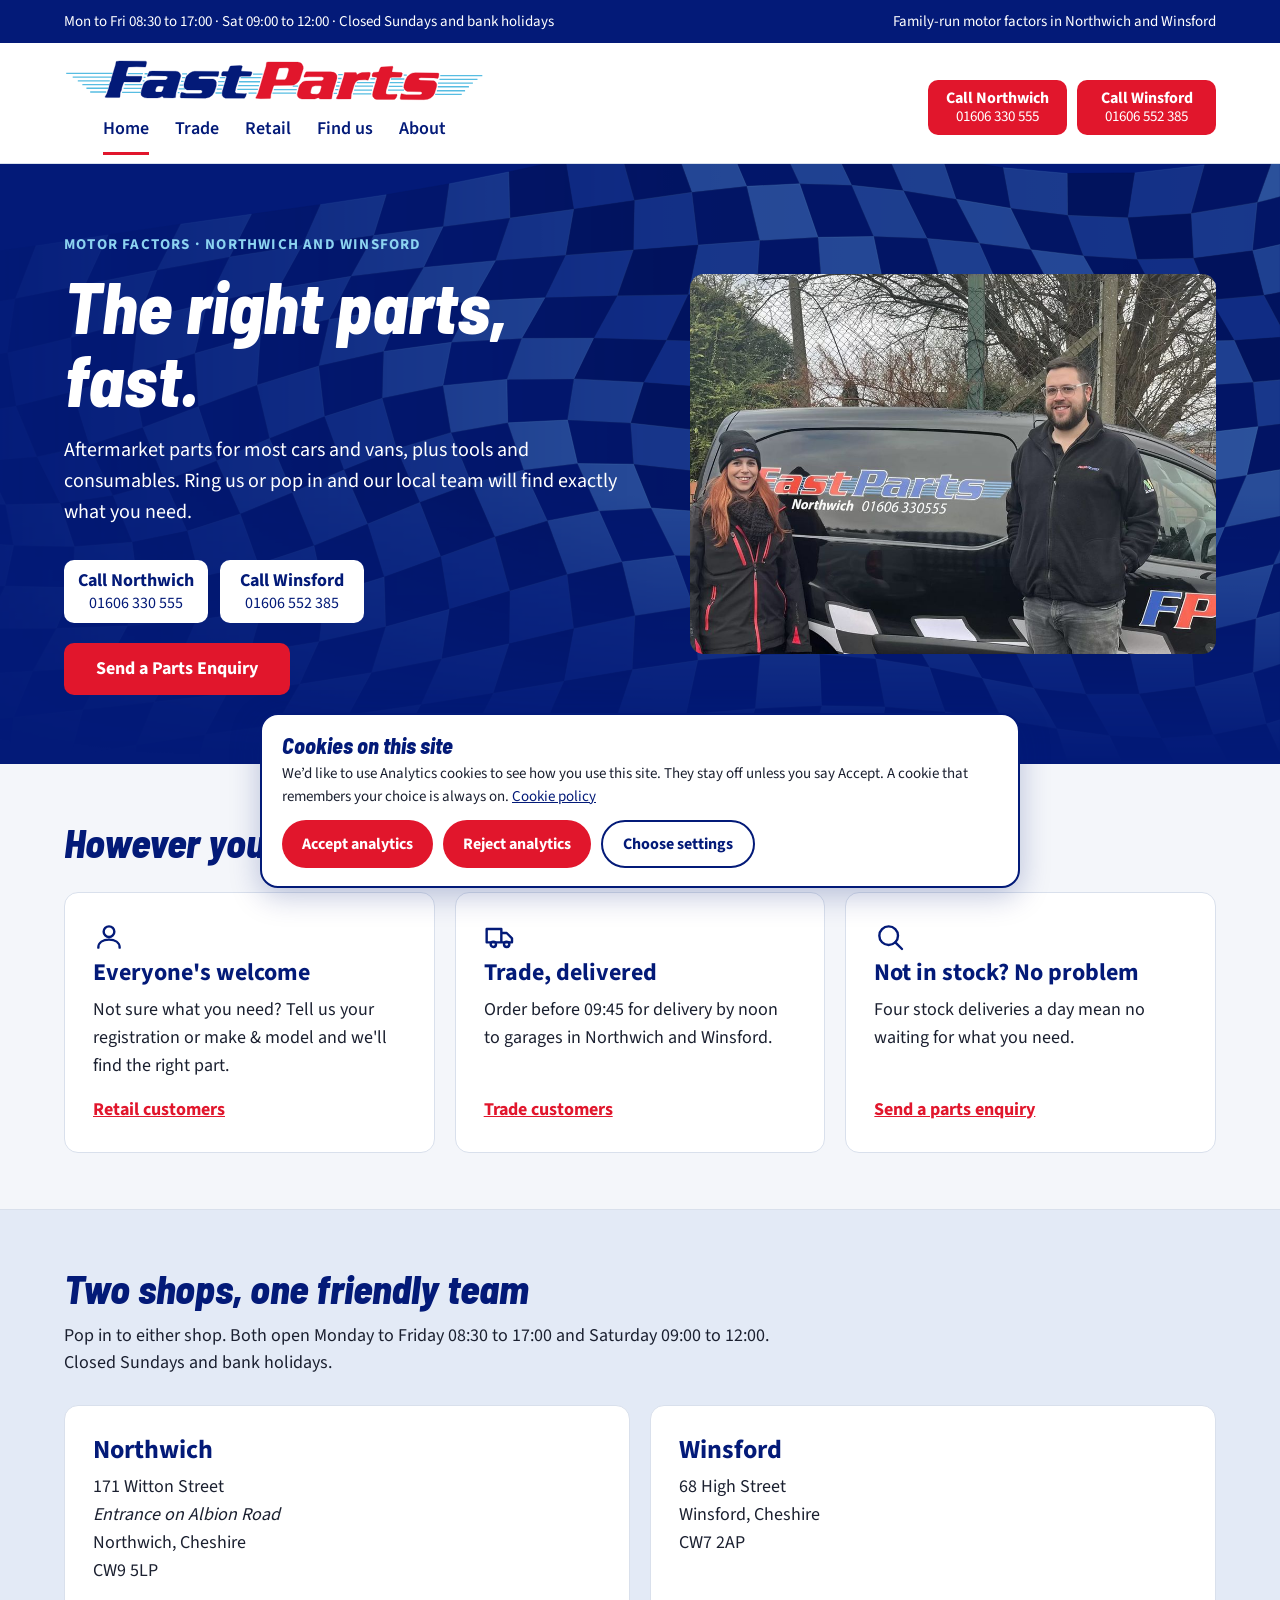
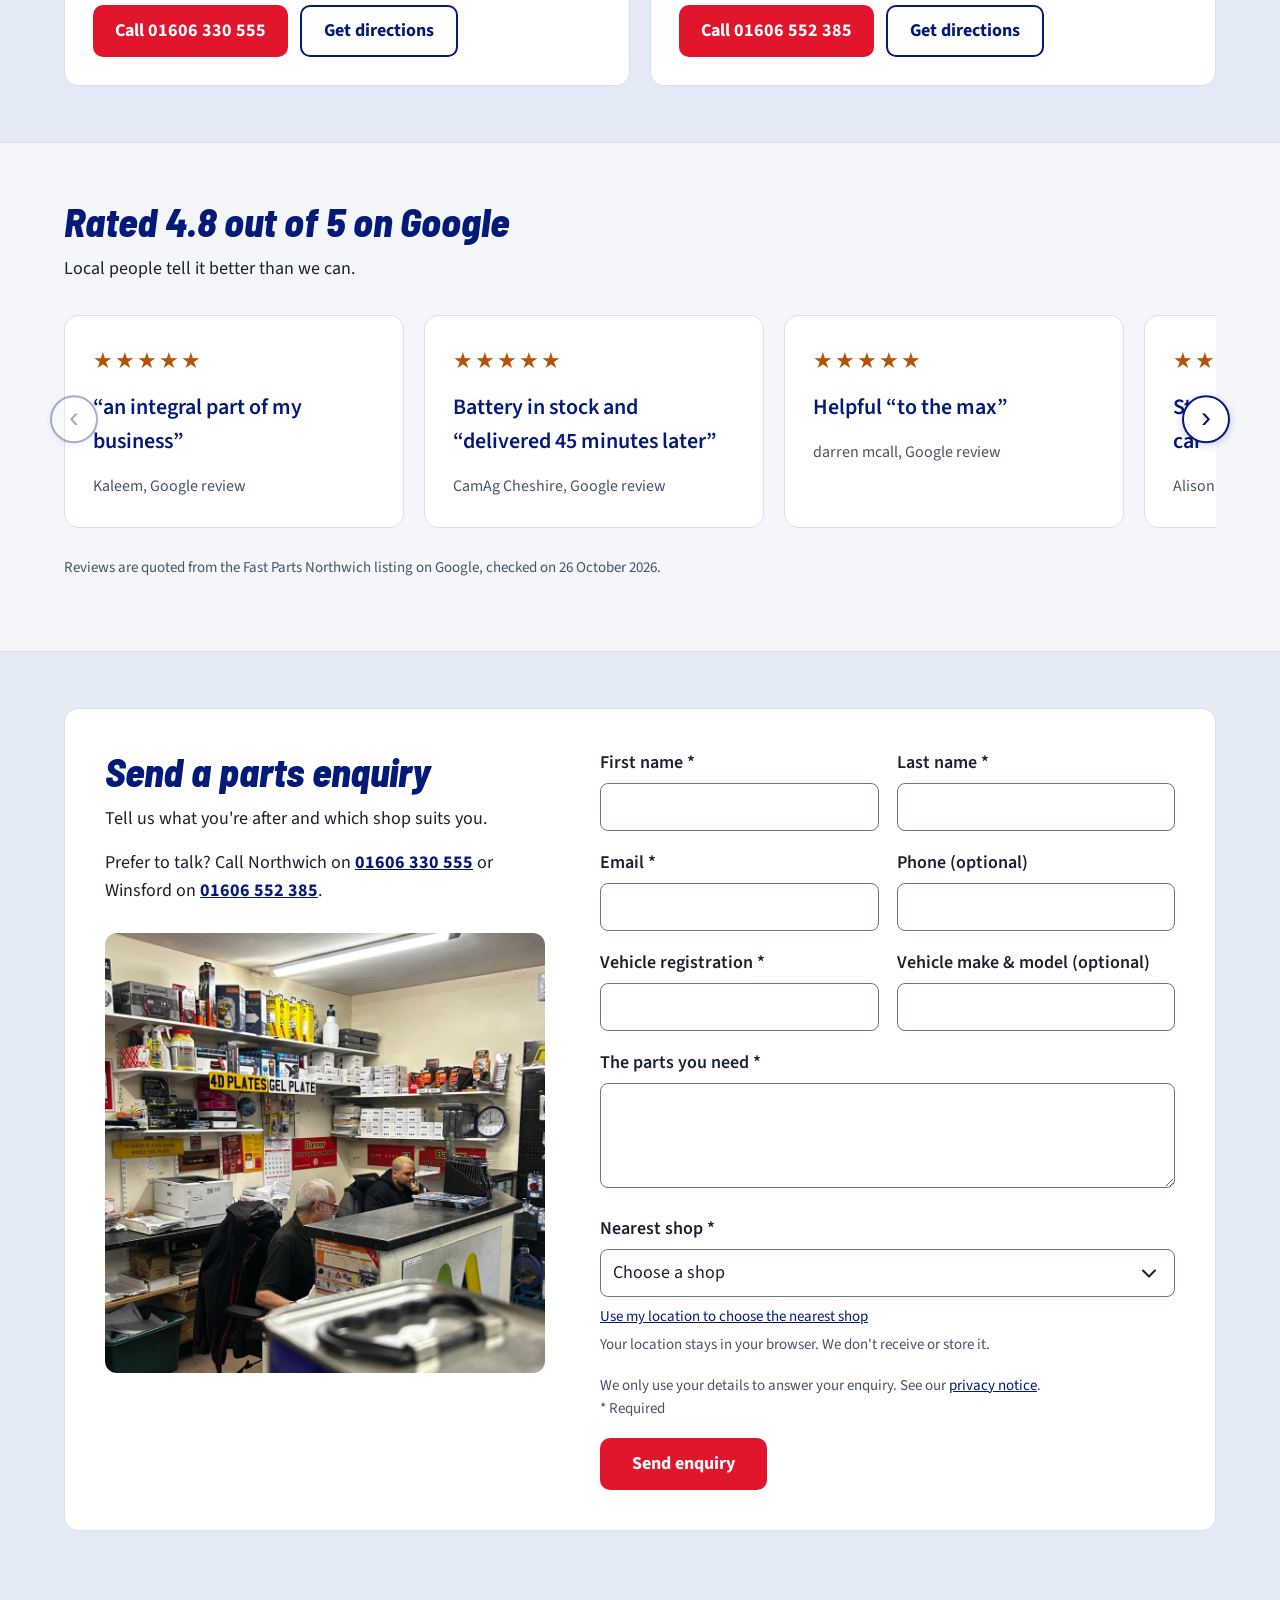
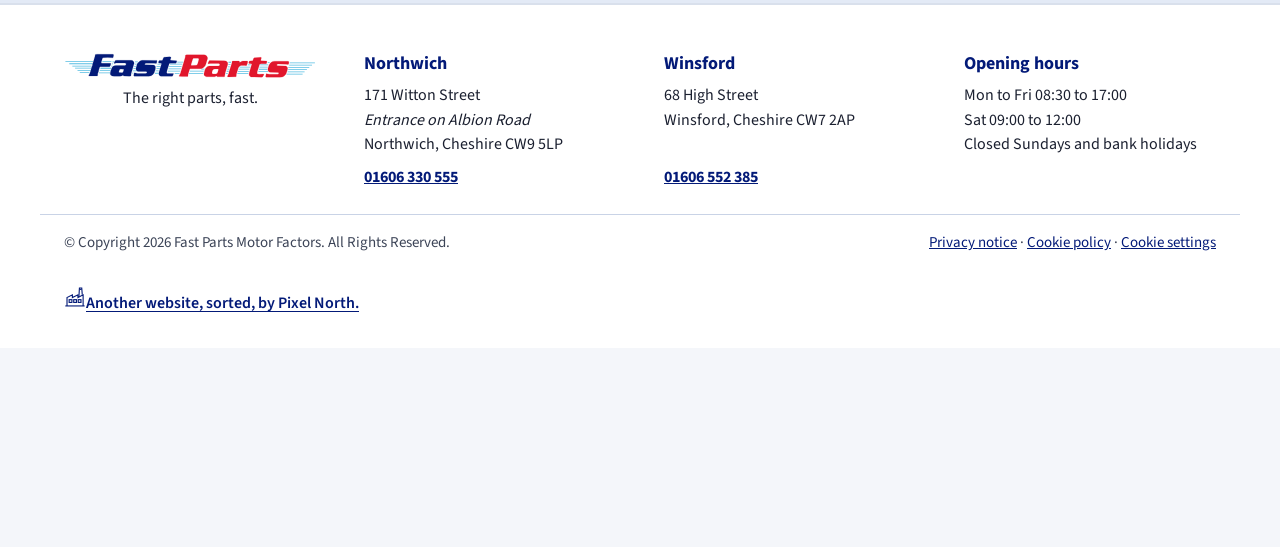
==== commit dc48c866: "Trade cut-off time is 09:45 Co-Authored-By: Claude Sonnet 5.5 <noreply@anthropic.com> Claude-Session" ====
--- a/index.html
+++ b/index.html
@@ -59,7 +59,7 @@
 </div></section>
 <div class="sec"><section class="block wrap"><h2 style="margin-bottom:28px">However you shop with us</h2><div class="cards">
 <div class="card"><svg class="icon" viewBox="0 0 24 24" fill="none" stroke="currentColor" stroke-width="1.8" stroke-linecap="round" stroke-linejoin="round" aria-hidden="true"><path d="M12 12a4 4 0 1 0 0-8 4 4 0 0 0 0 8Zm-8 8c0-4 3.6-6 8-6s8 2 8 6"/></svg><h3>Everyone's welcome</h3><p>Not sure what you need? Tell us your registration or make &amp; model and we'll find the right part.</p><a class="more" href="/retail">Retail customers</a></div>
-<div class="card"><svg class="icon" viewBox="0 0 24 24" fill="none" stroke="currentColor" stroke-width="1.8" stroke-linecap="round" stroke-linejoin="round" aria-hidden="true"><path d="M2 6h11v10H2zM13 9h4l4 4v3h-8"/><circle cx="7" cy="17.5" r="2"/><circle cx="17" cy="17.5" r="2"/></svg><h3>Trade, delivered</h3><p>Order before 10am for delivery by noon to garages in Northwich and Winsford.</p><a class="more" href="/trade">Trade customers</a></div>
+<div class="card"><svg class="icon" viewBox="0 0 24 24" fill="none" stroke="currentColor" stroke-width="1.8" stroke-linecap="round" stroke-linejoin="round" aria-hidden="true"><path d="M2 6h11v10H2zM13 9h4l4 4v3h-8"/><circle cx="7" cy="17.5" r="2"/><circle cx="17" cy="17.5" r="2"/></svg><h3>Trade, delivered</h3><p>Order before 09:45 for delivery by noon to garages in Northwich and Winsford.</p><a class="more" href="/trade">Trade customers</a></div>
 <div class="card"><svg class="icon" viewBox="0 0 24 24" fill="none" stroke="currentColor" stroke-width="1.8" stroke-linecap="round" stroke-linejoin="round" aria-hidden="true"><circle cx="11" cy="11" r="7"/><path d="M16 16l5 5"/></svg><h3>Not in stock? No problem</h3><p>Four stock deliveries a day mean no waiting for what you need.</p><a class="more" href="#enquiry">Send a parts enquiry</a></div>
 </div></section></div>
 <div class="sec sec-b"><section class="block wrap"><h2>Two shops, one friendly team</h2>
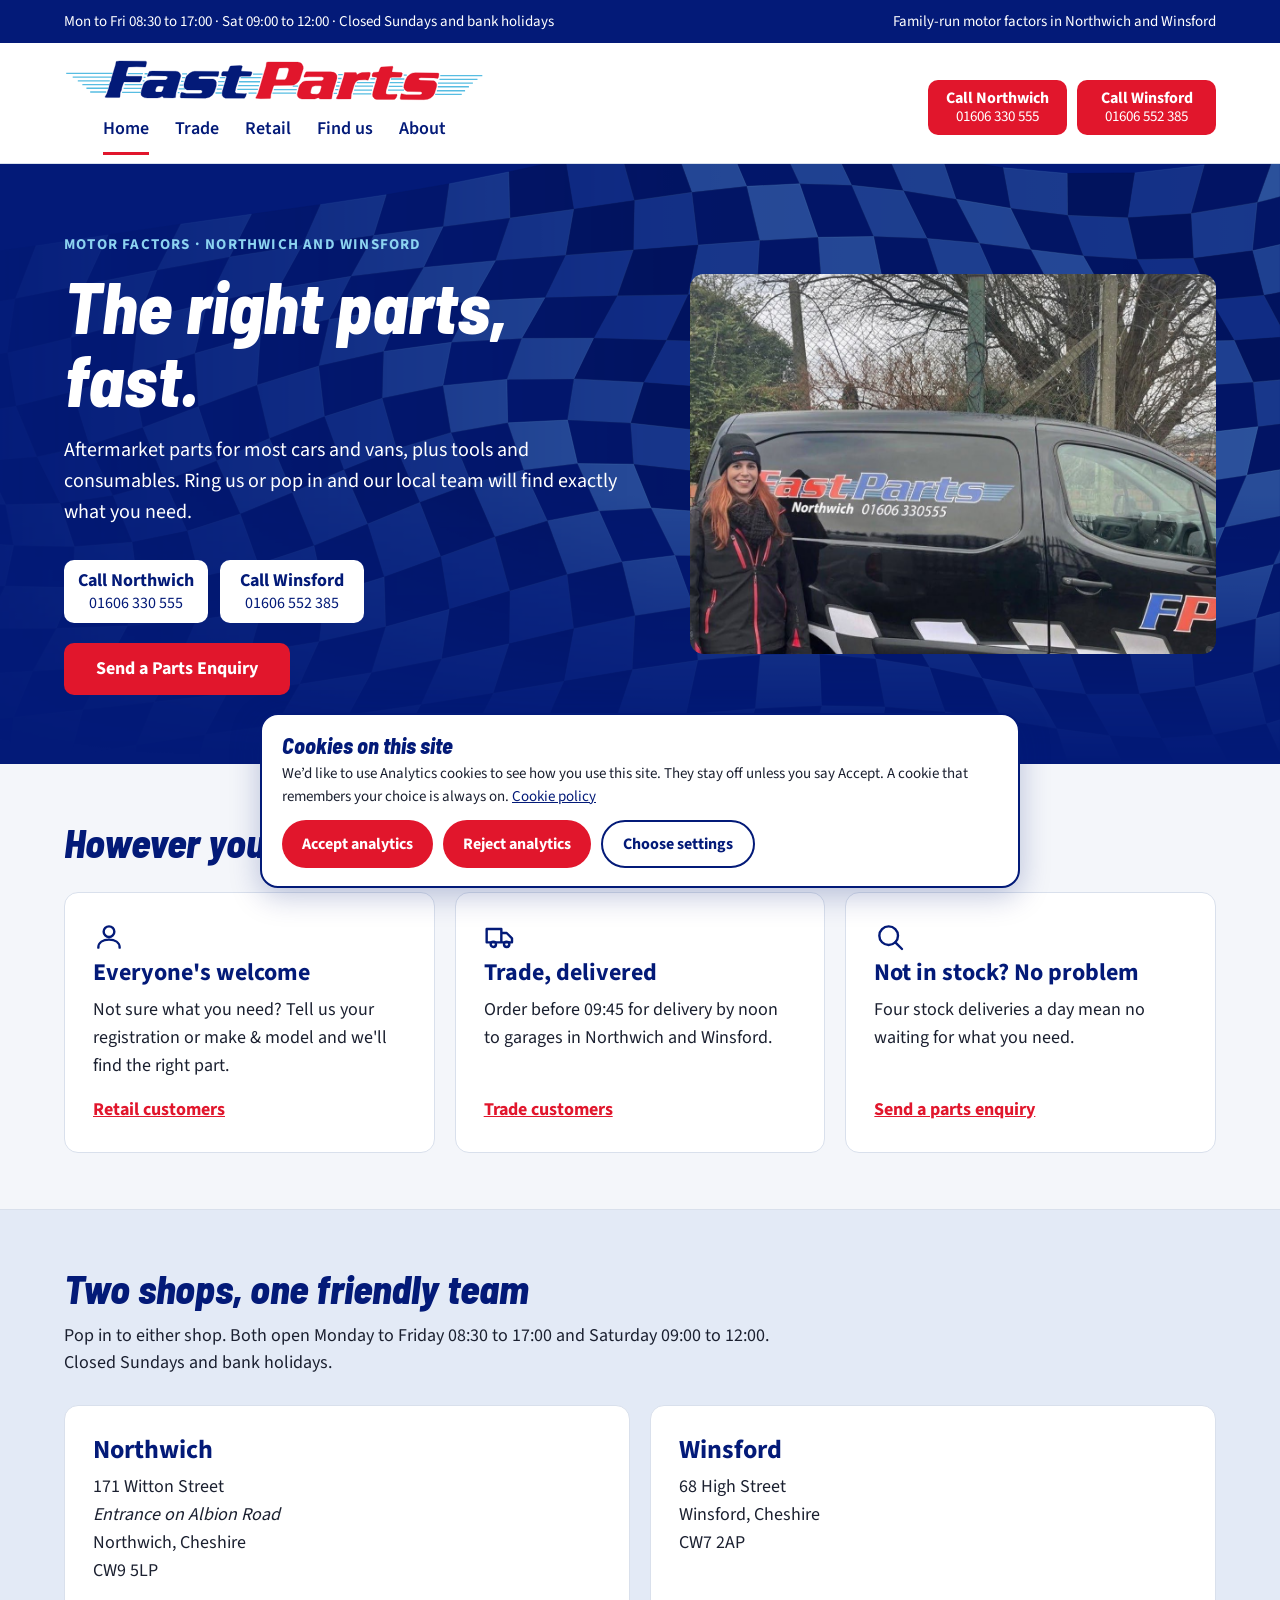
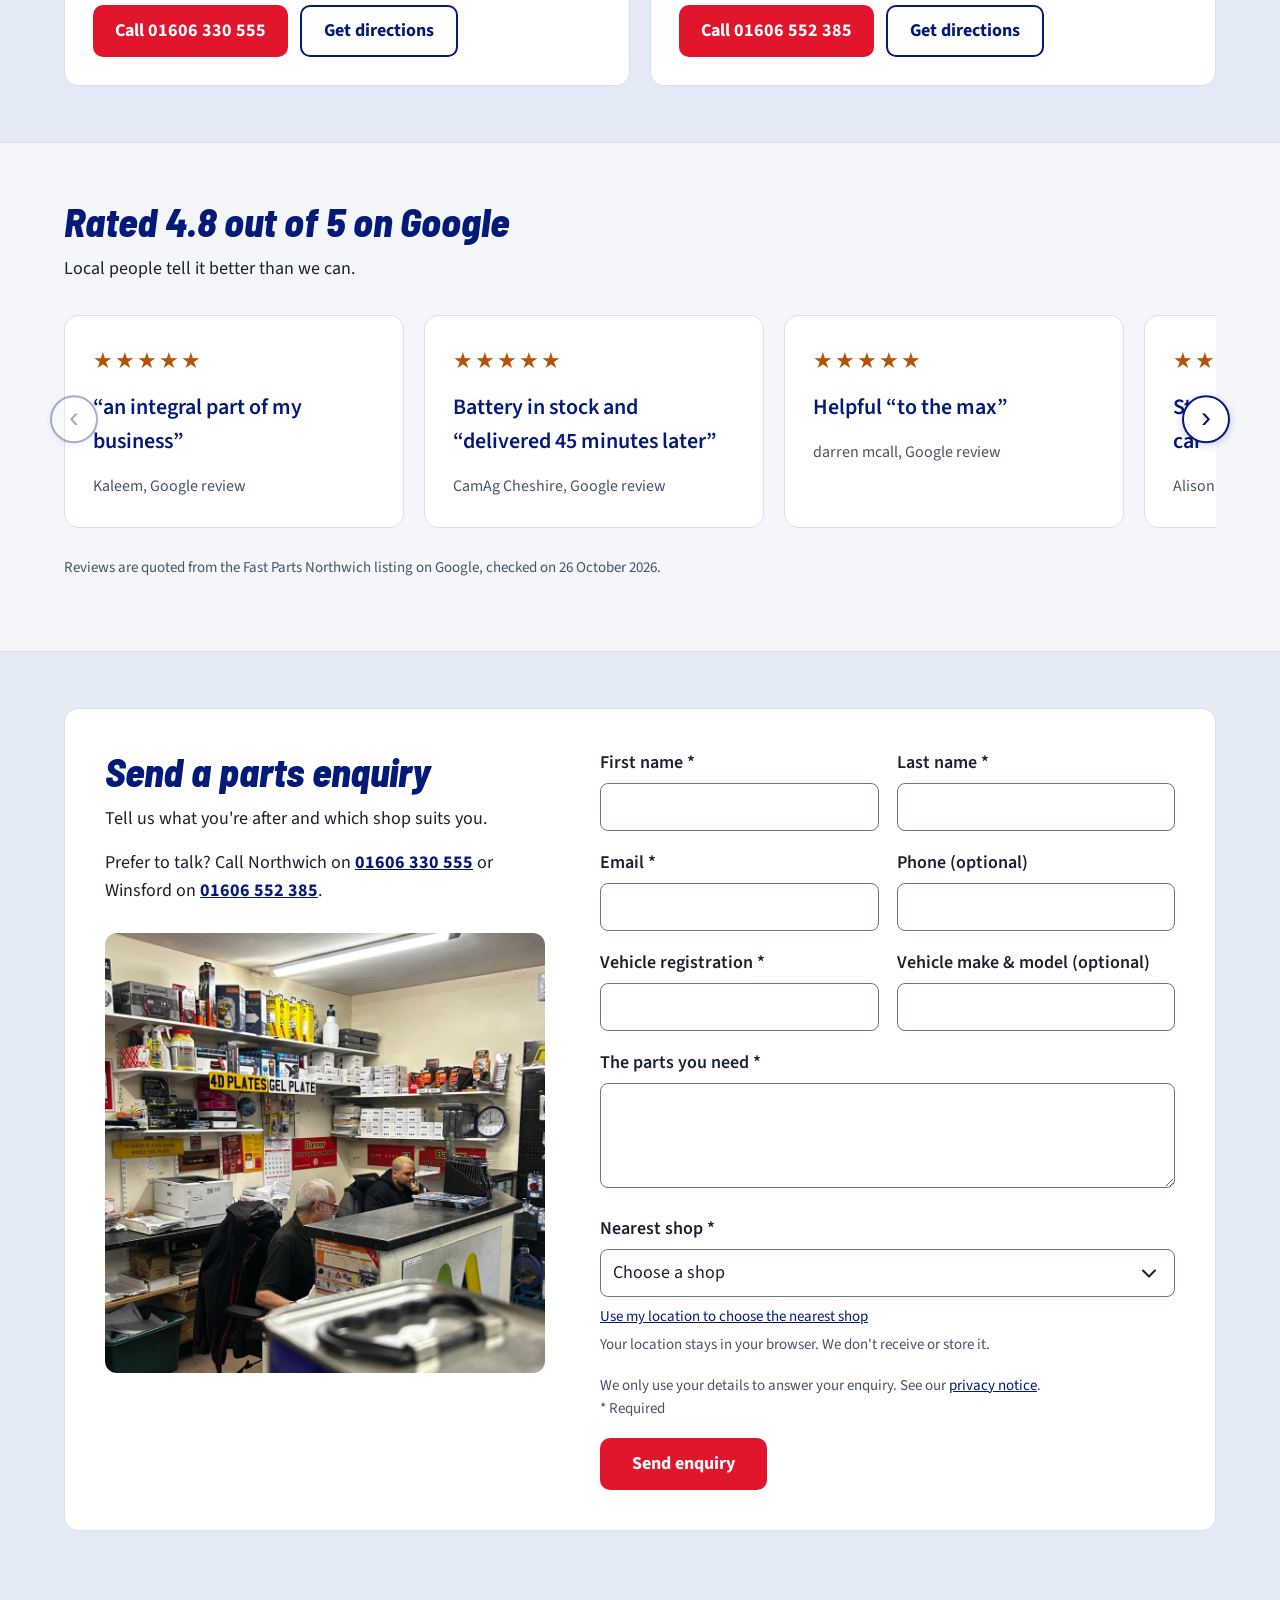
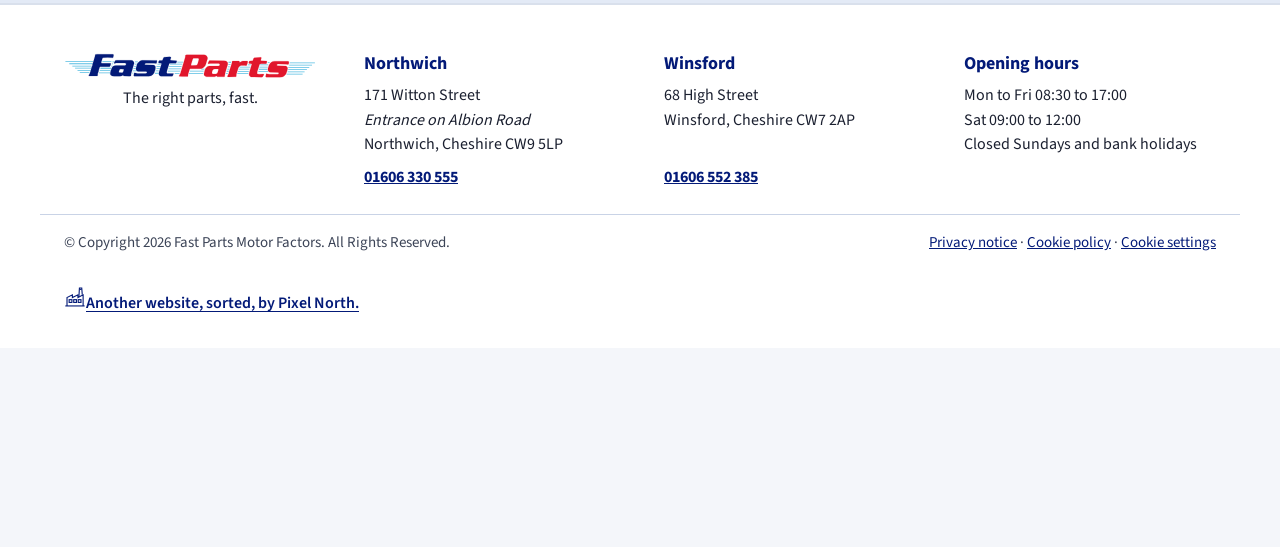
==== commit 467cf727: "Home page hero: new van photo Co-Authored-By: Claude Sonnet 5.5 <noreply@anthropic.com> Claude-Sessi" ====
--- a/index.html
+++ b/index.html
@@ -55,7 +55,7 @@
 <div class="actions"><a class="call light" href="tel:01606330555"><b>Call Northwich</b><span>01606 330 555</span></a>
 <a class="call light" href="tel:01606552385"><b>Call Winsford</b><span>01606 552 385</span></a></div><a class="btn" href="#enquiry">Send a Parts Enquiry</a>
 </div>
-<div class="pic"><img src="images/fast-parts-van-team.jpg" alt="Two Fast Parts team members standing beside a Fast Parts delivery van" width="1000" height="760" fetchpriority="high" style="object-position:center center"></div>
+<div class="pic"><img src="images/fast-parts-van-northwich.jpg" alt="A Fast Parts team member standing beside a Fast Parts delivery van" width="1000" height="760" fetchpriority="high" style="object-position:center 35%"></div>
 </div></section>
 <div class="sec"><section class="block wrap"><h2 style="margin-bottom:28px">However you shop with us</h2><div class="cards">
 <div class="card"><svg class="icon" viewBox="0 0 24 24" fill="none" stroke="currentColor" stroke-width="1.8" stroke-linecap="round" stroke-linejoin="round" aria-hidden="true"><path d="M12 12a4 4 0 1 0 0-8 4 4 0 0 0 0 8Zm-8 8c0-4 3.6-6 8-6s8 2 8 6"/></svg><h3>Everyone's welcome</h3><p>Not sure what you need? Tell us your registration or make &amp; model and we'll find the right part.</p><a class="more" href="/retail">Retail customers</a></div>
@@ -87,9 +87,7 @@
 <p>Prefer to talk? Call Northwich on <a href="tel:01606330555"><b>01606 330 555</b></a> or Winsford on <a href="tel:01606552385"><b>01606 552 385</b></a>.</p>
 <img src="images/fast-parts-shop-counter.jpg" alt="Two Fast Parts team members serving customers at the shop counter, with shelves of car parts behind them" width="940" height="940" loading="lazy">
 </div>
-<form data-form="parts-enquiry" data-endpoint="https://api.web3forms.com/submit" novalidate>
-<input type="hidden" name="access_key" value="702cf87f-f0f1-4987-b840-5785760a06e5">
-<input type="hidden" name="subject" value="New parts enquiry from the Fast Parts website">
+<form data-form="parts-enquiry" data-endpoint="https://api.web3forms.com/submit" data-keys='{"Northwich":"df53e7c6-4b6c-4bd5-8dbc-98945c7cbcd6","Winsford":"454d51e5-9914-484d-8461-77bfd67146f9"}' novalidate>
 <input type="hidden" name="from_name" value="Fast Parts website">
 <div class="row"><div><label for="fname">First name *</label><input id="fname" name="firstName" type="text" autocomplete="given-name" required></div>
 <div><label for="lname">Last name *</label><input id="lname" name="lastName" type="text" autocomplete="family-name" required></div></div>
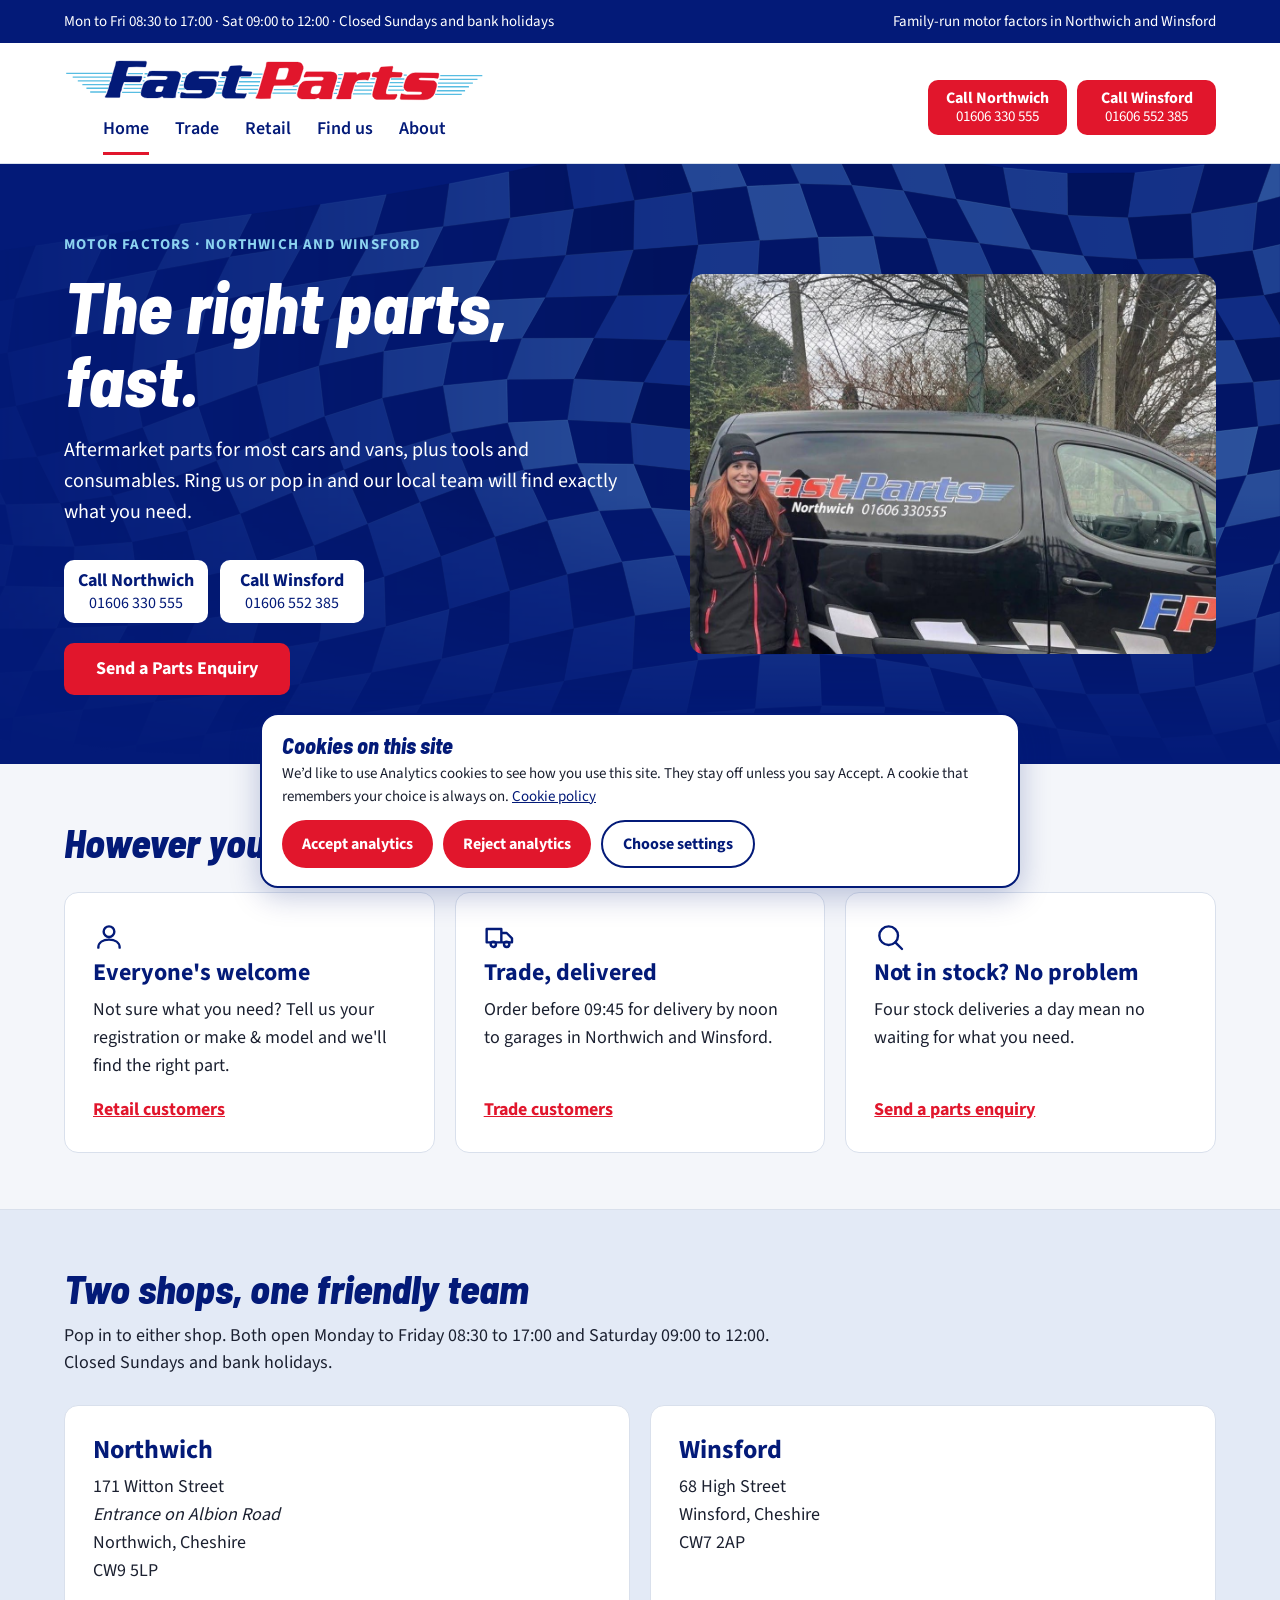
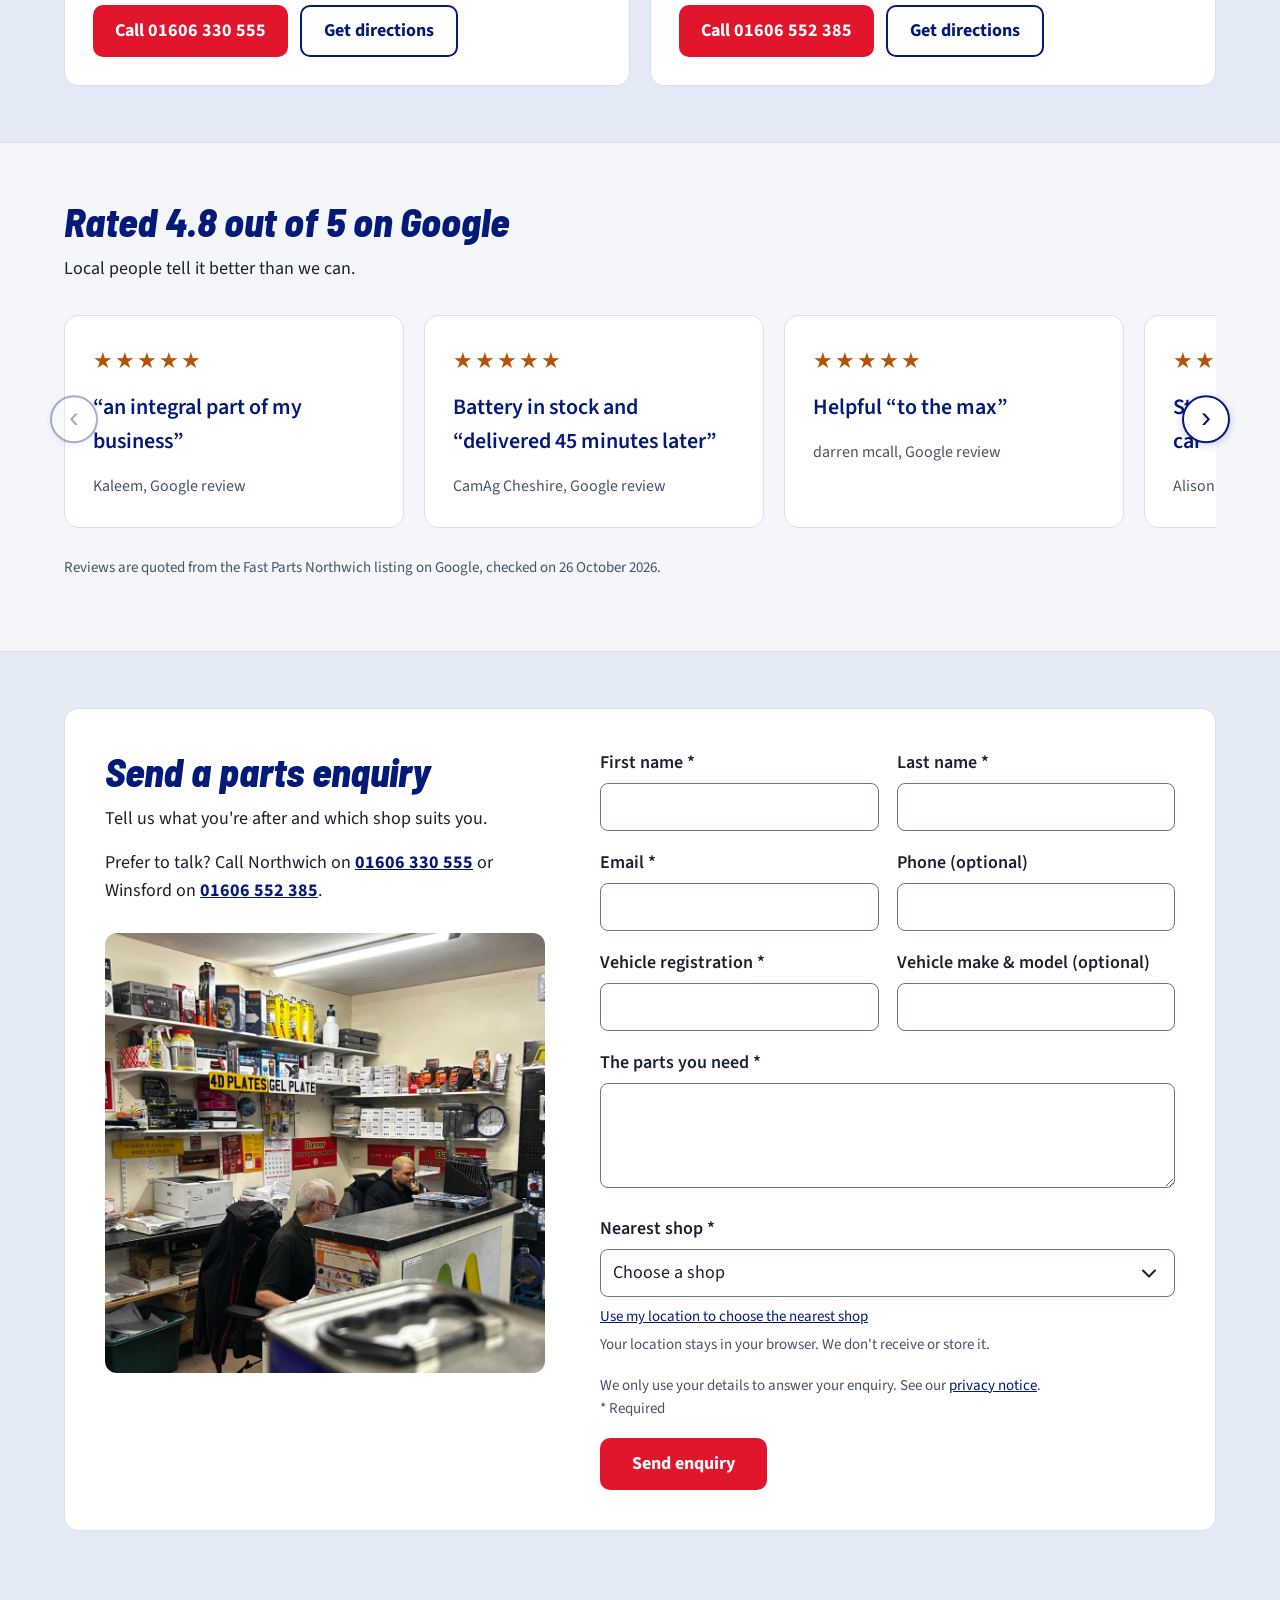
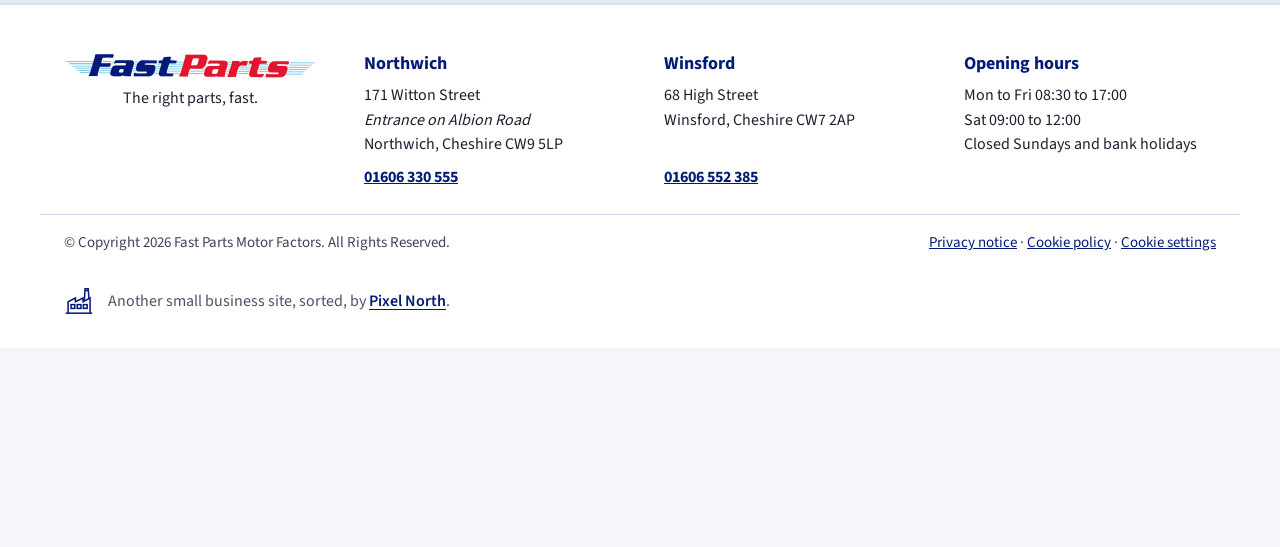
==== commit fb7ca6b8: "Footer credit: match Pixel North layout; restore footer wording and old-cookie clean-up overwritten " ====
--- a/index.html
+++ b/index.html
@@ -117,7 +117,7 @@
 <span>© Copyright 2026 Fast Parts Motor Factors. All Rights Reserved.</span>
 <span><a href="/privacy">Privacy notice</a> · <a href="/cookies">Cookie policy</a> · <a href="#" data-cookie-settings>Cookie settings</a></span>
 </div>
-<div class="wrap credit"><a href="https://pixel-north.co.uk" target="_blank" rel="noopener"><svg class="fac" viewBox="0 0 512 512" width="22" height="22" fill="none" stroke="#031A78" stroke-width="26" stroke-linecap="butt" stroke-linejoin="miter" aria-hidden="true"><path d="M30 464H480"/><path d="M70 464V268L195 205V268L325 205V268L445 205V464"/><path d="M347 250L359 45H413L425 205"/><path d="M362 78H410"/><rect x="120" y="318" width="64" height="64"/><rect x="226" y="318" width="64" height="64"/><rect x="331" y="318" width="64" height="64"/></svg><span>Another website, sorted, by Pixel North.</span></a></div>
+<div class="wrap credit"><svg class="fac" viewBox="0 0 512 512" width="22" height="22" fill="none" stroke="#031A78" stroke-width="26" stroke-linecap="butt" stroke-linejoin="miter" aria-hidden="true"><path d="M30 464H480"/><path d="M70 464V268L195 205V268L325 205V268L445 205V464"/><path d="M347 250L359 45H413L425 205"/><path d="M362 78H410"/><rect x="120" y="318" width="64" height="64"/><rect x="226" y="318" width="64" height="64"/><rect x="331" y="318" width="64" height="64"/></svg><span>Another small business site, sorted, by <a href="https://pixel-north.co.uk/" target="_blank" rel="noopener">Pixel North</a>.</span></div>
 </footer>
 <script src="js/main.js" defer></script>
 <script src="js/consent.js" defer></script>
--- a/css/styles.css
+++ b/css/styles.css
@@ -132,10 +132,10 @@
 .prose h3{margin-top:24px}
 .todo{background:#FFF4CC;padding:0 4px;border-radius:3px}
 
-.credit{padding-bottom:32px;display:flex;align-items:center;gap:8px;color:var(--navy);font-weight:600;font-size:16px}
-.credit a{color:var(--navy);text-decoration:underline;text-underline-offset:3px}
+.credit{padding-bottom:32px;display:flex;align-items:center;gap:14px;color:var(--muted);font-size:16px;line-height:1.4}
+.credit a{color:var(--navy);text-decoration:underline;text-underline-offset:3px;font-weight:600}
 .credit a:hover{text-decoration-thickness:2px}
-.credit .fac{flex:none}
+.credit .fac{flex:none;width:30px;height:30px}
 
 /* cookie control */
 .cc{position:fixed;left:0;right:0;bottom:0;z-index:20;padding:12px 12px calc(12px + env(safe-area-inset-bottom,0px));pointer-events:none;font-size:15px;line-height:1.5}
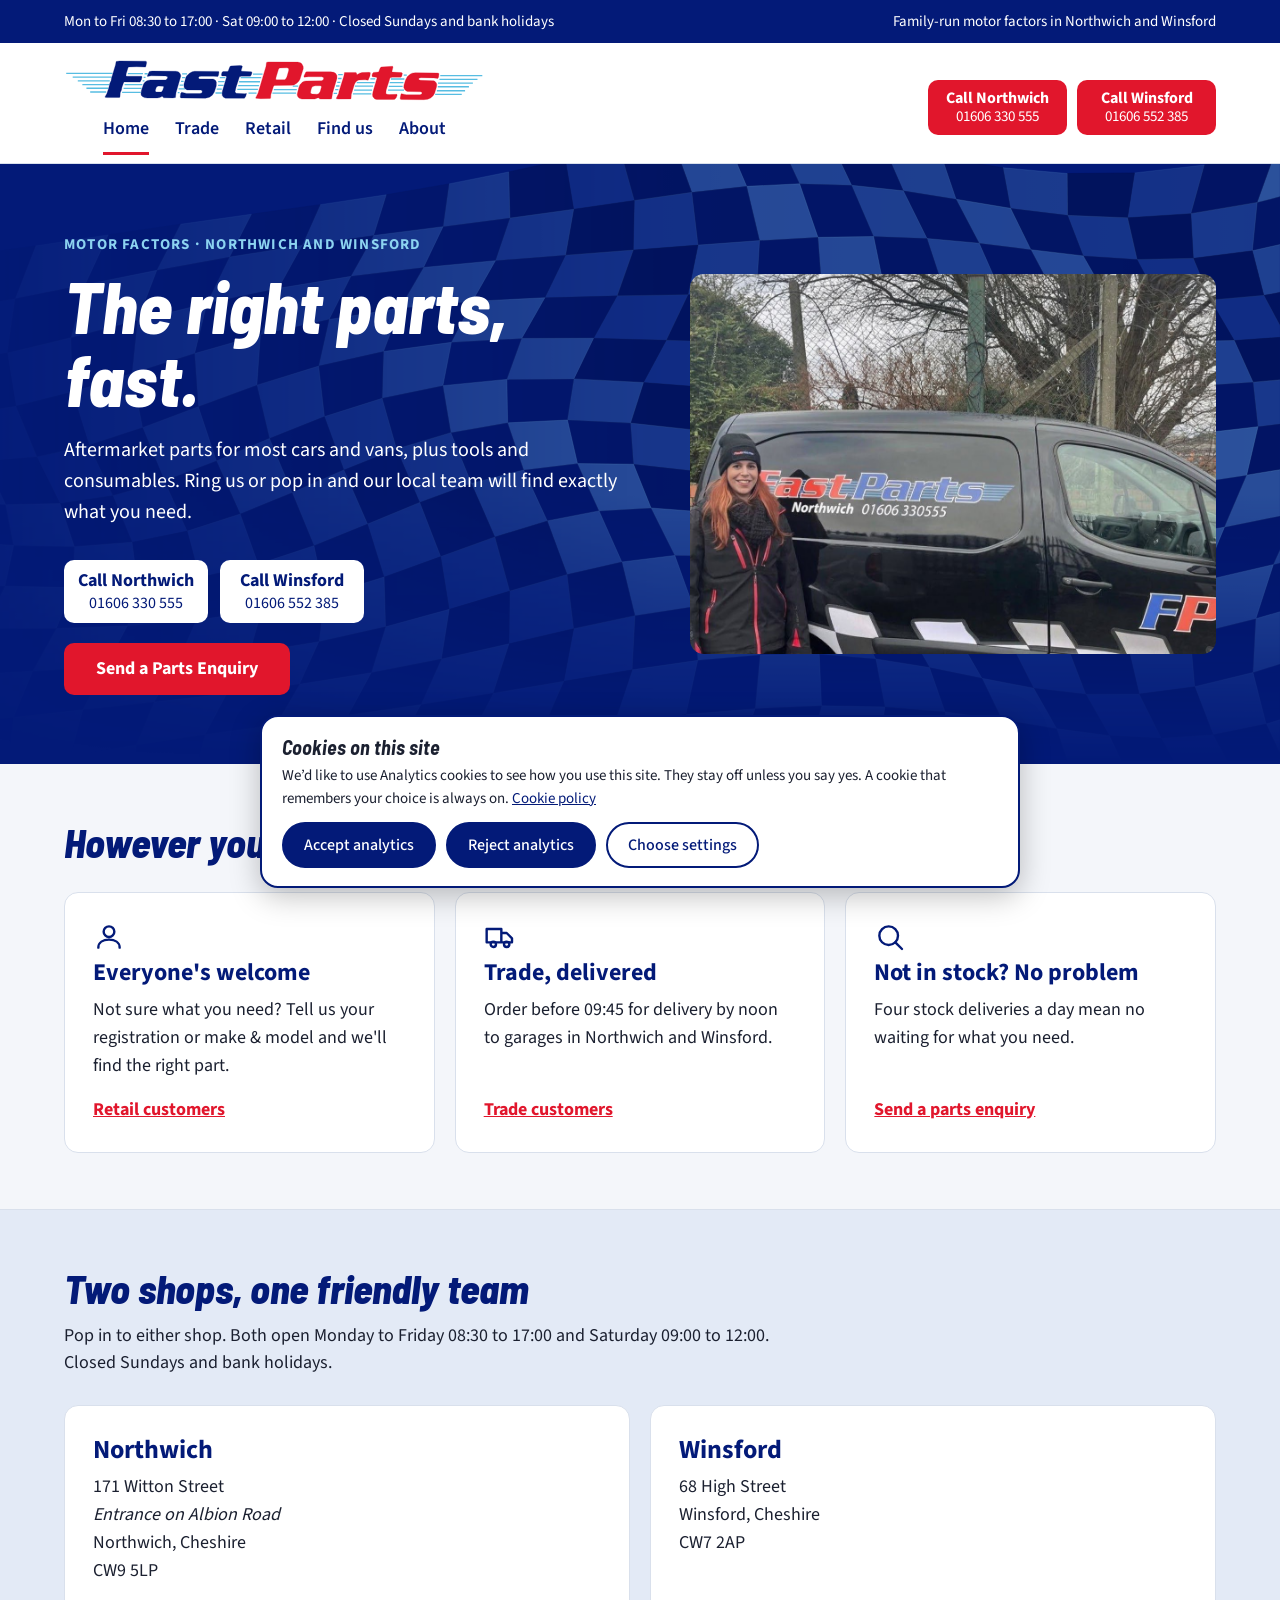
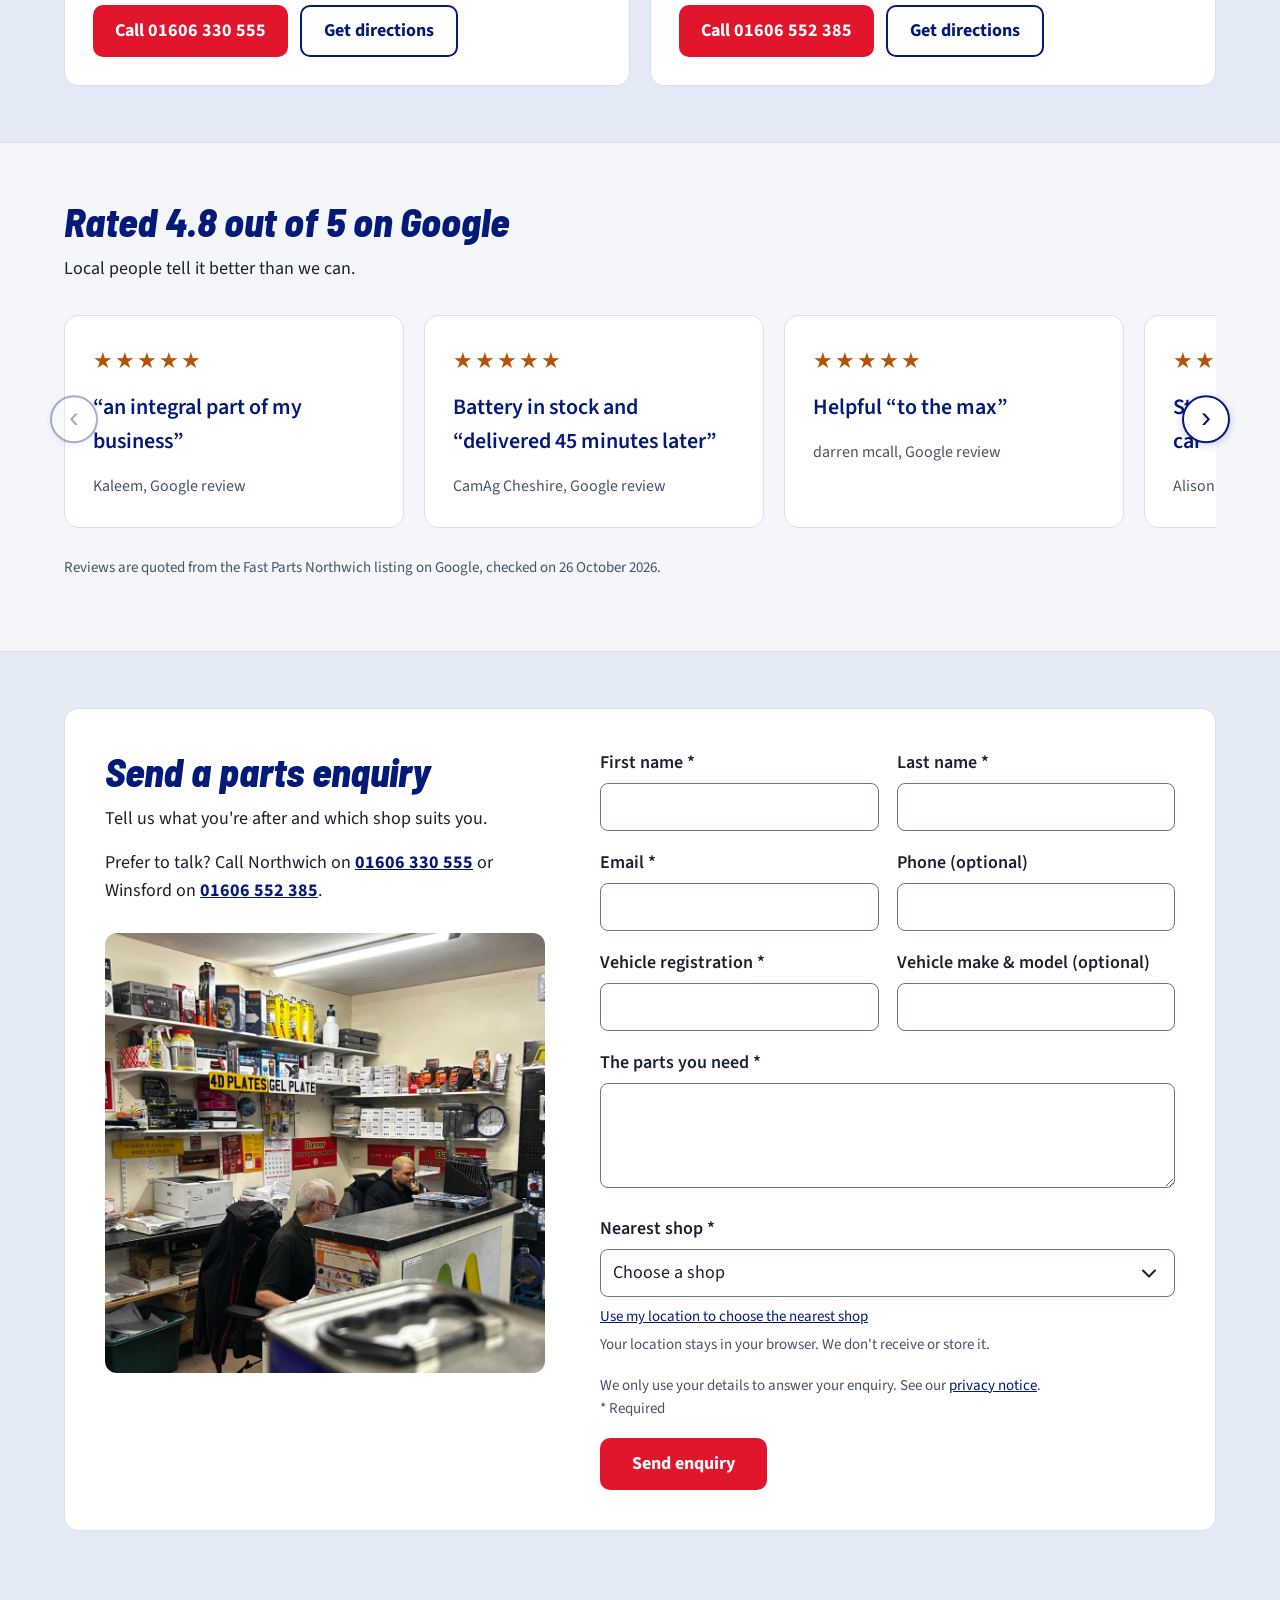
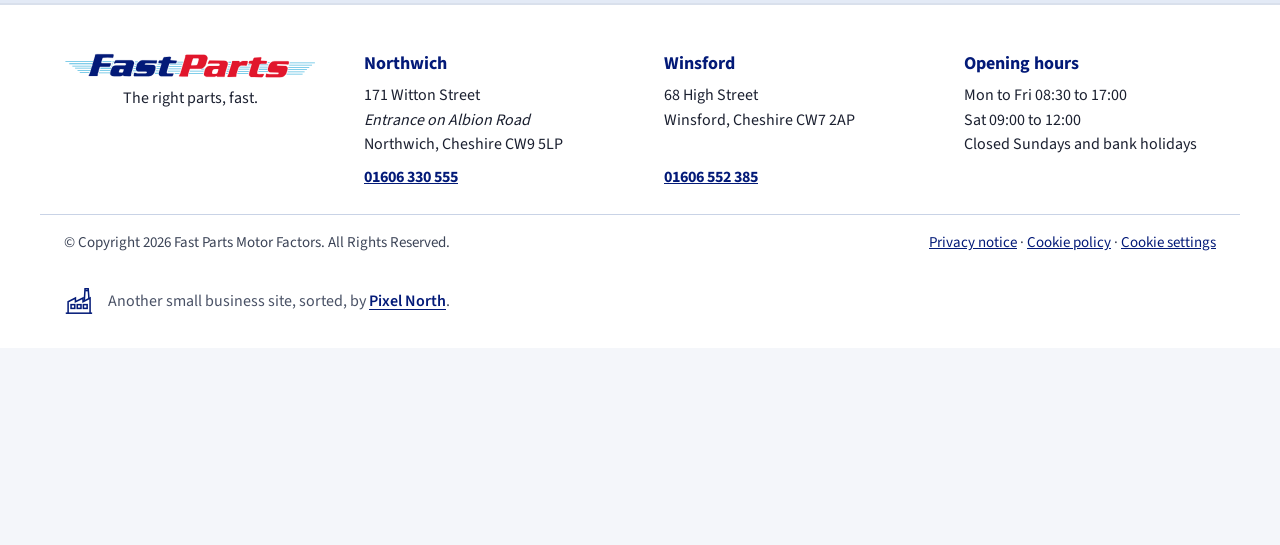
==== commit f70738bd: "Cookie control: move to the Kit engine 4.3.0 and Worker; settings in js/consent-config.js Keeps fp_c" ====
--- a/index.html
+++ b/index.html
@@ -120,6 +120,7 @@
 <div class="wrap credit"><svg class="fac" viewBox="0 0 512 512" width="22" height="22" fill="none" stroke="#031A78" stroke-width="26" stroke-linecap="butt" stroke-linejoin="miter" aria-hidden="true"><path d="M30 464H480"/><path d="M70 464V268L195 205V268L325 205V268L445 205V464"/><path d="M347 250L359 45H413L425 205"/><path d="M362 78H410"/><rect x="120" y="318" width="64" height="64"/><rect x="226" y="318" width="64" height="64"/><rect x="331" y="318" width="64" height="64"/></svg><span>Another small business site, sorted, by <a href="https://pixel-north.co.uk/" target="_blank" rel="noopener">Pixel North</a>.</span></div>
 </footer>
 <script src="js/main.js" defer></script>
+<script src="js/consent-config.js"></script>
 <script src="js/consent.js" defer></script>
 </body>
 </html>
--- a/css/styles.css
+++ b/css/styles.css
@@ -138,13 +138,6 @@
 .credit .fac{flex:none;width:30px;height:30px}
 
 /* cookie control */
-.cc{position:fixed;left:0;right:0;bottom:0;z-index:20;padding:12px 12px calc(12px + env(safe-area-inset-bottom,0px));pointer-events:none;font-size:15px;line-height:1.5}
-.cc-in{pointer-events:auto;max-width:760px;margin:0 auto;background:#fff;border:2px solid var(--navy);border-radius:18px;padding:18px 20px;box-shadow:0 8px 30px rgba(3,26,120,.25)}
-.cc h2{font-size:22px;margin-bottom:6px}
-.cc p{margin:0 0 12px}
-.cc-b{display:flex;flex-wrap:wrap;gap:10px}
-.cc .btn{min-height:0;padding:10px 20px;font-size:16px;border-radius:999px}
-.cc .btn.ghost{border-width:2px}
 .legal a[data-cookie-settings]{cursor:pointer}
 
 .sr{position:absolute;left:-9999px}
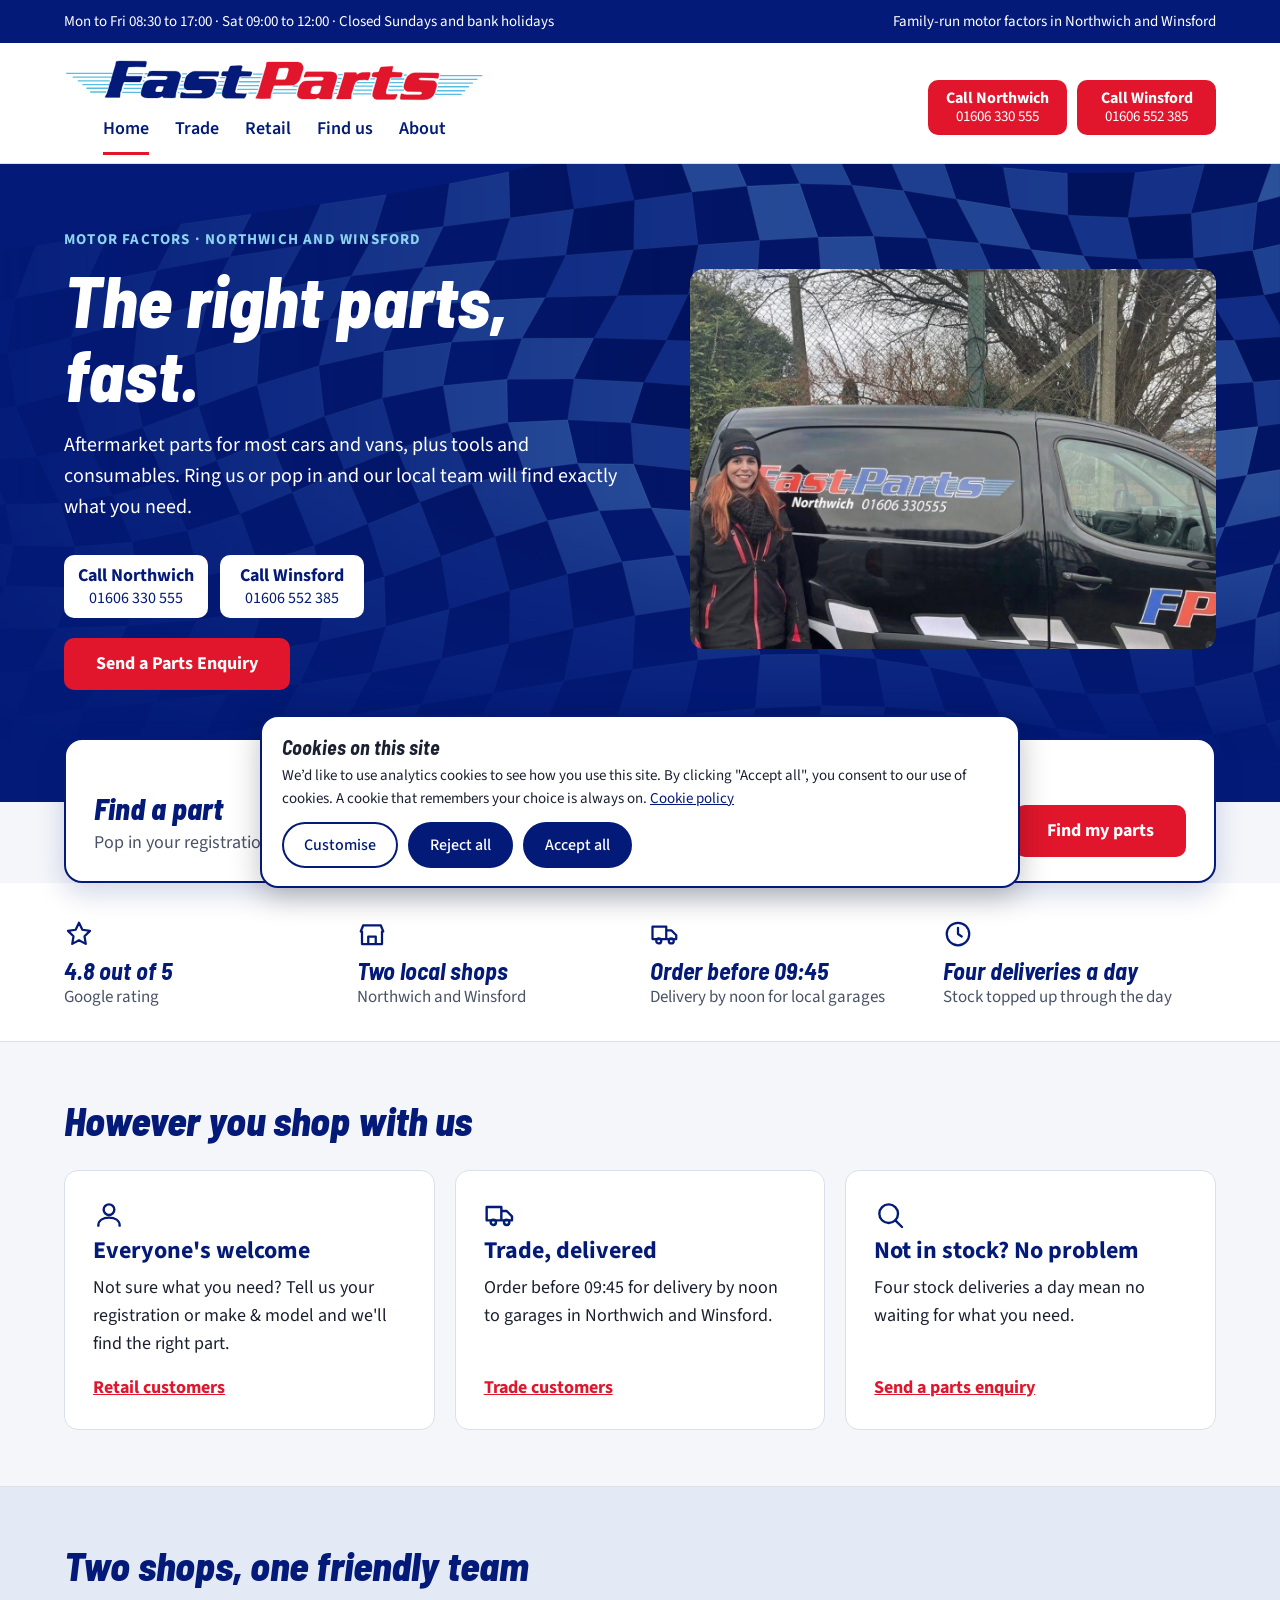
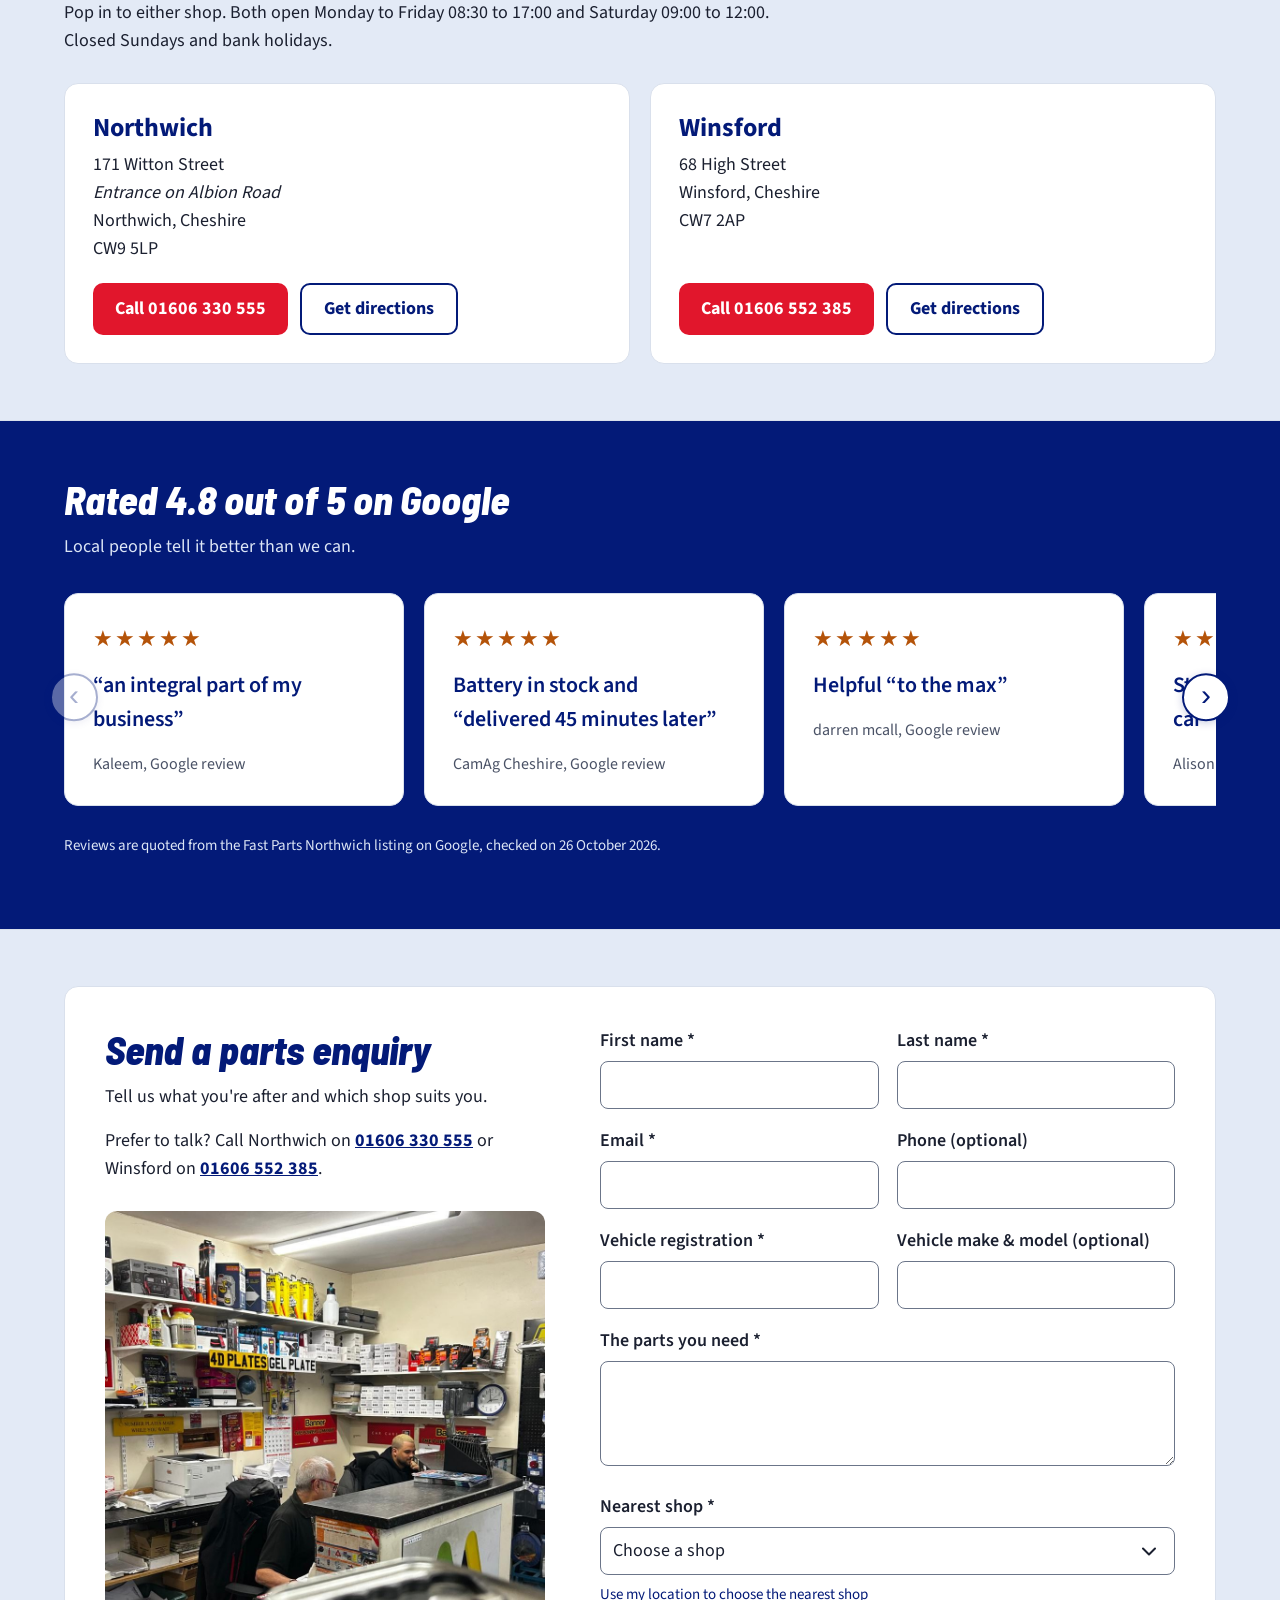
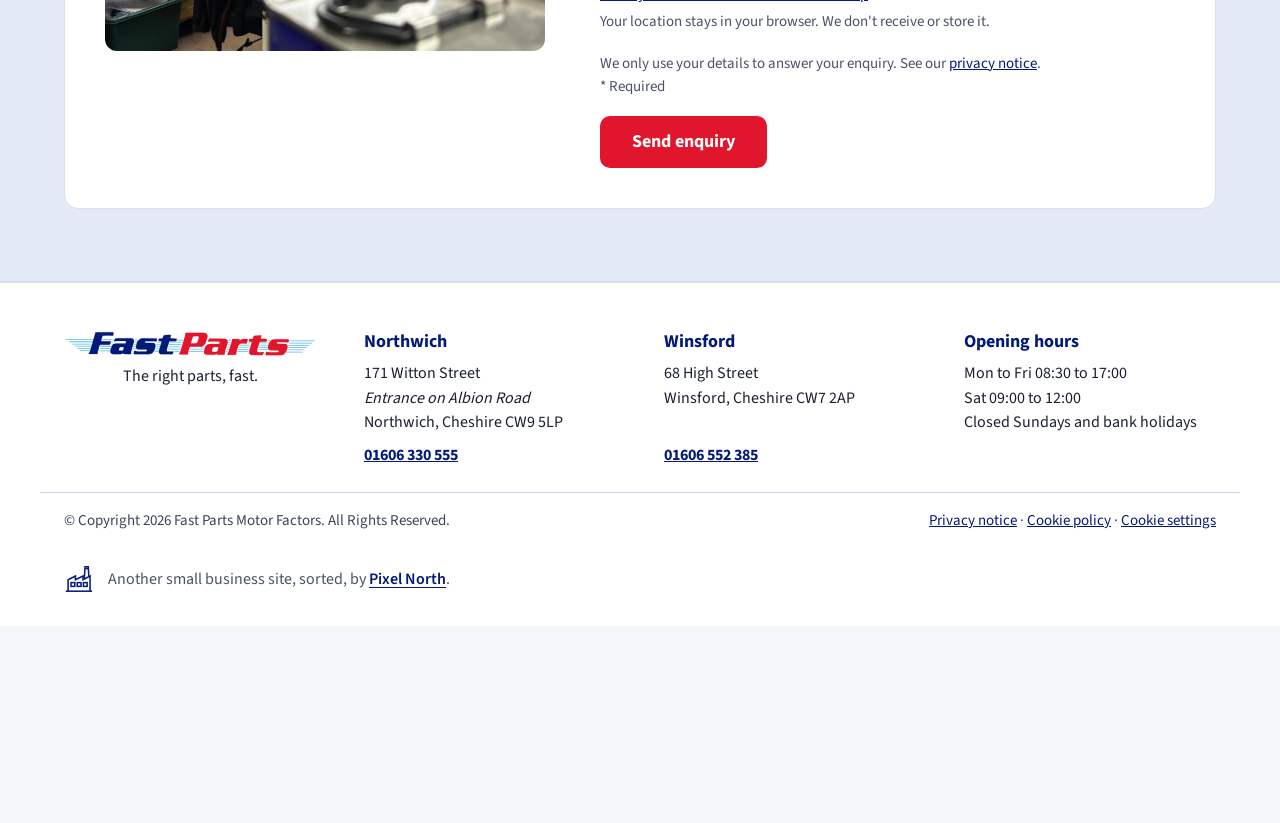
==== commit 08bbd8d0: "Home page (staging): Find a part card, proof strip, phone-first hero banner, navy reviews band Co-Au" ====
--- a/index.html
+++ b/index.html
@@ -57,6 +57,17 @@
 </div>
 <div class="pic"><img src="images/fast-parts-van-northwich.jpg" alt="A Fast Parts team member standing beside a Fast Parts delivery van" width="1000" height="760" fetchpriority="high" style="object-position:center 35%"></div>
 </div></section>
+<div class="finder-wrap wrap"><form class="finder" data-finder action="#enquiry">
+<div class="finder-txt"><h2>Find a part</h2><p>Pop in your registration and we'll take it from there.</p></div>
+<div class="finder-in"><label for="finder-reg">Vehicle registration</label><input id="finder-reg" class="plate" type="text" inputmode="text" autocapitalize="characters" autocomplete="off" spellcheck="false" maxlength="10" placeholder="AB12 CDE"></div>
+<button class="btn" type="submit">Find my parts</button>
+</form></div>
+<div class="proof"><div class="wrap"><ul>
+<li><svg class="icon" viewBox="0 0 24 24" fill="none" stroke="currentColor" stroke-width="1.8" stroke-linecap="round" stroke-linejoin="round" aria-hidden="true"><path d="M12 3l2.7 5.6 6.1.9-4.4 4.3 1 6.1L12 17l-5.4 2.9 1-6.1L3.2 9.5l6.1-.9z"/></svg><b>4.8 out of 5</b><span>Google rating</span></li>
+<li><svg class="icon" viewBox="0 0 24 24" fill="none" stroke="currentColor" stroke-width="1.8" stroke-linecap="round" stroke-linejoin="round" aria-hidden="true"><path d="M3 10l2-5h14l2 5M4 10v10h16V10M9 20v-6h6v6"/></svg><b>Two local shops</b><span>Northwich and Winsford</span></li>
+<li><svg class="icon" viewBox="0 0 24 24" fill="none" stroke="currentColor" stroke-width="1.8" stroke-linecap="round" stroke-linejoin="round" aria-hidden="true"><path d="M2 6h11v10H2zM13 9h4l4 4v3h-8"/><circle cx="7" cy="17.5" r="2"/><circle cx="17" cy="17.5" r="2"/></svg><b>Order before 09:45</b><span>Delivery by noon for local garages</span></li>
+<li><svg class="icon" viewBox="0 0 24 24" fill="none" stroke="currentColor" stroke-width="1.8" stroke-linecap="round" stroke-linejoin="round" aria-hidden="true"><circle cx="12" cy="12" r="9"/><path d="M12 7v5l3 2"/></svg><b>Four deliveries a day</b><span>Stock topped up through the day</span></li>
+</ul></div></div>
 <div class="sec"><section class="block wrap"><h2 style="margin-bottom:28px">However you shop with us</h2><div class="cards">
 <div class="card"><svg class="icon" viewBox="0 0 24 24" fill="none" stroke="currentColor" stroke-width="1.8" stroke-linecap="round" stroke-linejoin="round" aria-hidden="true"><path d="M12 12a4 4 0 1 0 0-8 4 4 0 0 0 0 8Zm-8 8c0-4 3.6-6 8-6s8 2 8 6"/></svg><h3>Everyone's welcome</h3><p>Not sure what you need? Tell us your registration or make &amp; model and we'll find the right part.</p><a class="more" href="/retail">Retail customers</a></div>
 <div class="card"><svg class="icon" viewBox="0 0 24 24" fill="none" stroke="currentColor" stroke-width="1.8" stroke-linecap="round" stroke-linejoin="round" aria-hidden="true"><path d="M2 6h11v10H2zM13 9h4l4 4v3h-8"/><circle cx="7" cy="17.5" r="2"/><circle cx="17" cy="17.5" r="2"/></svg><h3>Trade, delivered</h3><p>Order before 09:45 for delivery by noon to garages in Northwich and Winsford.</p><a class="more" href="/trade">Trade customers</a></div>
@@ -73,7 +84,7 @@
 <p>68 High Street<br>Winsford, Cheshire<br>CW7 2AP</p>
 <div class="btns"><a class="btn" href="tel:01606552385">Call 01606 552 385</a><a class="btn ghost" href="https://www.google.com/maps/search/?api=1&amp;query=68+High+Street+Winsford+CW7+2AP" target="_blank" rel="noopener noreferrer">Get directions<span class="sr"> to Winsford (opens in a new tab)</span></a></div>
 </div></div></div></div></section></div>
-<div class="sec"><section class="block wrap"><h2>Rated 4.8 out of 5 on Google</h2><p class="sub">Local people tell it better than we can.</p>
+<div class="sec sec-dark"><section class="block wrap"><h2>Rated 4.8 out of 5 on Google</h2><p class="sub">Local people tell it better than we can.</p>
 <div class="carousel" role="region" aria-roledescription="carousel" aria-label="Google reviews">
 <button type="button" class="car-arrow car-prev" aria-label="Previous reviews">&#8249;</button>
 <ul class="track" tabindex="0" aria-label="Reviews, scroll sideways"><li class="slide" role="group" aria-roledescription="slide" aria-label="Review 1 of 10"><figure class="review"><span class="stars" role="img" aria-label="5 out of 5 stars">★★★★★</span><blockquote>“an integral part of my business”</blockquote><figcaption>Kaleem, Google review</figcaption></figure></li><li class="slide" role="group" aria-roledescription="slide" aria-label="Review 2 of 10"><figure class="review"><span class="stars" role="img" aria-label="5 out of 5 stars">★★★★★</span><blockquote>Battery in stock and “delivered 45 minutes later”</blockquote><figcaption>CamAg Cheshire, Google review</figcaption></figure></li><li class="slide" role="group" aria-roledescription="slide" aria-label="Review 3 of 10"><figure class="review"><span class="stars" role="img" aria-label="5 out of 5 stars">★★★★★</span><blockquote>Helpful “to the max”</blockquote><figcaption>darren mcall, Google review</figcaption></figure></li><li class="slide" role="group" aria-roledescription="slide" aria-label="Review 4 of 10"><figure class="review"><span class="stars" role="img" aria-label="5 out of 5 stars">★★★★★</span><blockquote>Staff “carry heavy parts to my car”</blockquote><figcaption>Alison (Soul), Google review</figcaption></figure></li><li class="slide" role="group" aria-roledescription="slide" aria-label="Review 5 of 10"><figure class="review"><span class="stars" role="img" aria-label="5 out of 5 stars">★★★★★</span><blockquote>“Support Family Business”</blockquote><figcaption>Thomas Robbins, Google review</figcaption></figure></li><li class="slide" role="group" aria-roledescription="slide" aria-label="Review 6 of 10"><figure class="review"><span class="stars" role="img" aria-label="5 out of 5 stars">★★★★★</span><blockquote>“Nothing is too much trouble”</blockquote><figcaption>roy hinchy, Google review</figcaption></figure></li><li class="slide" role="group" aria-roledescription="slide" aria-label="Review 7 of 10"><figure class="review"><span class="stars" role="img" aria-label="5 out of 5 stars">★★★★★</span><blockquote>Part “ready next day 8am”</blockquote><figcaption>Steve Philpin, Google review</figcaption></figure></li><li class="slide" role="group" aria-roledescription="slide" aria-label="Review 8 of 10"><figure class="review"><span class="stars" role="img" aria-label="5 out of 5 stars">★★★★★</span><blockquote>Brake parts delivered “2 hours later”</blockquote><figcaption>Leslie Cairns, Google review</figcaption></figure></li><li class="slide" role="group" aria-roledescription="slide" aria-label="Review 9 of 10"><figure class="review"><span class="stars" role="img" aria-label="5 out of 5 stars">★★★★★</span><blockquote>“very knowledgeable and always happy to help”</blockquote><figcaption>David Roddis, Google review</figcaption></figure></li><li class="slide" role="group" aria-roledescription="slide" aria-label="Review 10 of 10"><figure class="review"><span class="stars" role="img" aria-label="5 out of 5 stars">★★★★★</span><blockquote>“Over 20 years never let me down”</blockquote><figcaption>Tony Bayman, Google review</figcaption></figure></li></ul>
--- a/css/styles.css
+++ b/css/styles.css
@@ -251,3 +251,40 @@
 .cktable td{border:0;padding:4px 0}
 .cktable td::before{content:attr(data-label);display:block;font-weight:600;font-size:14px;color:var(--navy)}
 }
+
+/* Find a part card, proof strip, dark reviews band (staging, 16 Nov 2026) */
+.hero .wrap{padding-bottom:112px}
+.finder-wrap{position:relative;z-index:2;margin-top:-64px}
+.finder{display:flex;flex-wrap:wrap;align-items:flex-end;gap:16px 24px;background:#fff;border:2px solid var(--navy);border-radius:18px;padding:24px 28px;box-shadow:0 10px 28px rgba(3,26,120,.18)}
+.finder-txt{flex:1 1 240px;min-width:0}
+.finder h2{font-size:30px;margin-bottom:4px}
+.finder p{margin:0;color:var(--muted)}
+.finder-in{flex:1 1 260px;min-width:0;display:flex;flex-direction:column;gap:6px}
+.finder label{font-weight:700;font-size:16px;color:var(--navy)}
+.plate{font-family:var(--head);font-weight:800;font-size:30px;letter-spacing:.06em;text-transform:uppercase;text-align:center;color:#111;background:#F7D117;border:2px solid #111;border-radius:8px;padding:0 14px;min-height:56px;width:100%;box-sizing:border-box}
+.plate::placeholder{color:#6b5b0a;opacity:.7}
+.finder .btn{flex:0 0 auto}
+.proof{background:#fff;border-bottom:1px solid var(--line)}
+.proof ul{list-style:none;margin:0;padding:36px 0 32px;display:grid;grid-template-columns:repeat(4,minmax(0,1fr));gap:20px}
+.proof li{display:flex;flex-direction:column;gap:2px}
+.proof .icon{width:30px;height:30px;color:var(--navy);margin-bottom:6px}
+.proof b{font-family:var(--head);font-size:24px;line-height:1.15;color:var(--navy)}
+.proof span{color:var(--muted);font-size:17px;line-height:1.35}
+.sec-dark{background:var(--navy);color:#fff}
+.sec-dark h2{color:#fff}
+.sec-dark .sub,.sec-dark .note{color:#DCE5F5}
+.sec-dark .note a{color:var(--sky)}
+@media (max-width:900px){
+  .hero{min-height:0}
+  .hero .wrap{padding-top:28px;padding-bottom:96px;gap:24px}
+  .hero .pic{display:block;order:-1;flex:1 1 100%}
+  .hero .pic img{max-height:210px}
+  .proof ul{grid-template-columns:repeat(2,minmax(0,1fr))}
+}
+@media (max-width:560px){
+  .finder{padding:20px 18px}
+  .finder .btn{width:100%}
+  .proof ul{gap:22px 14px;padding:28px 0 26px}
+  .proof b{font-size:21px}
+  .proof span{font-size:16px}
+}
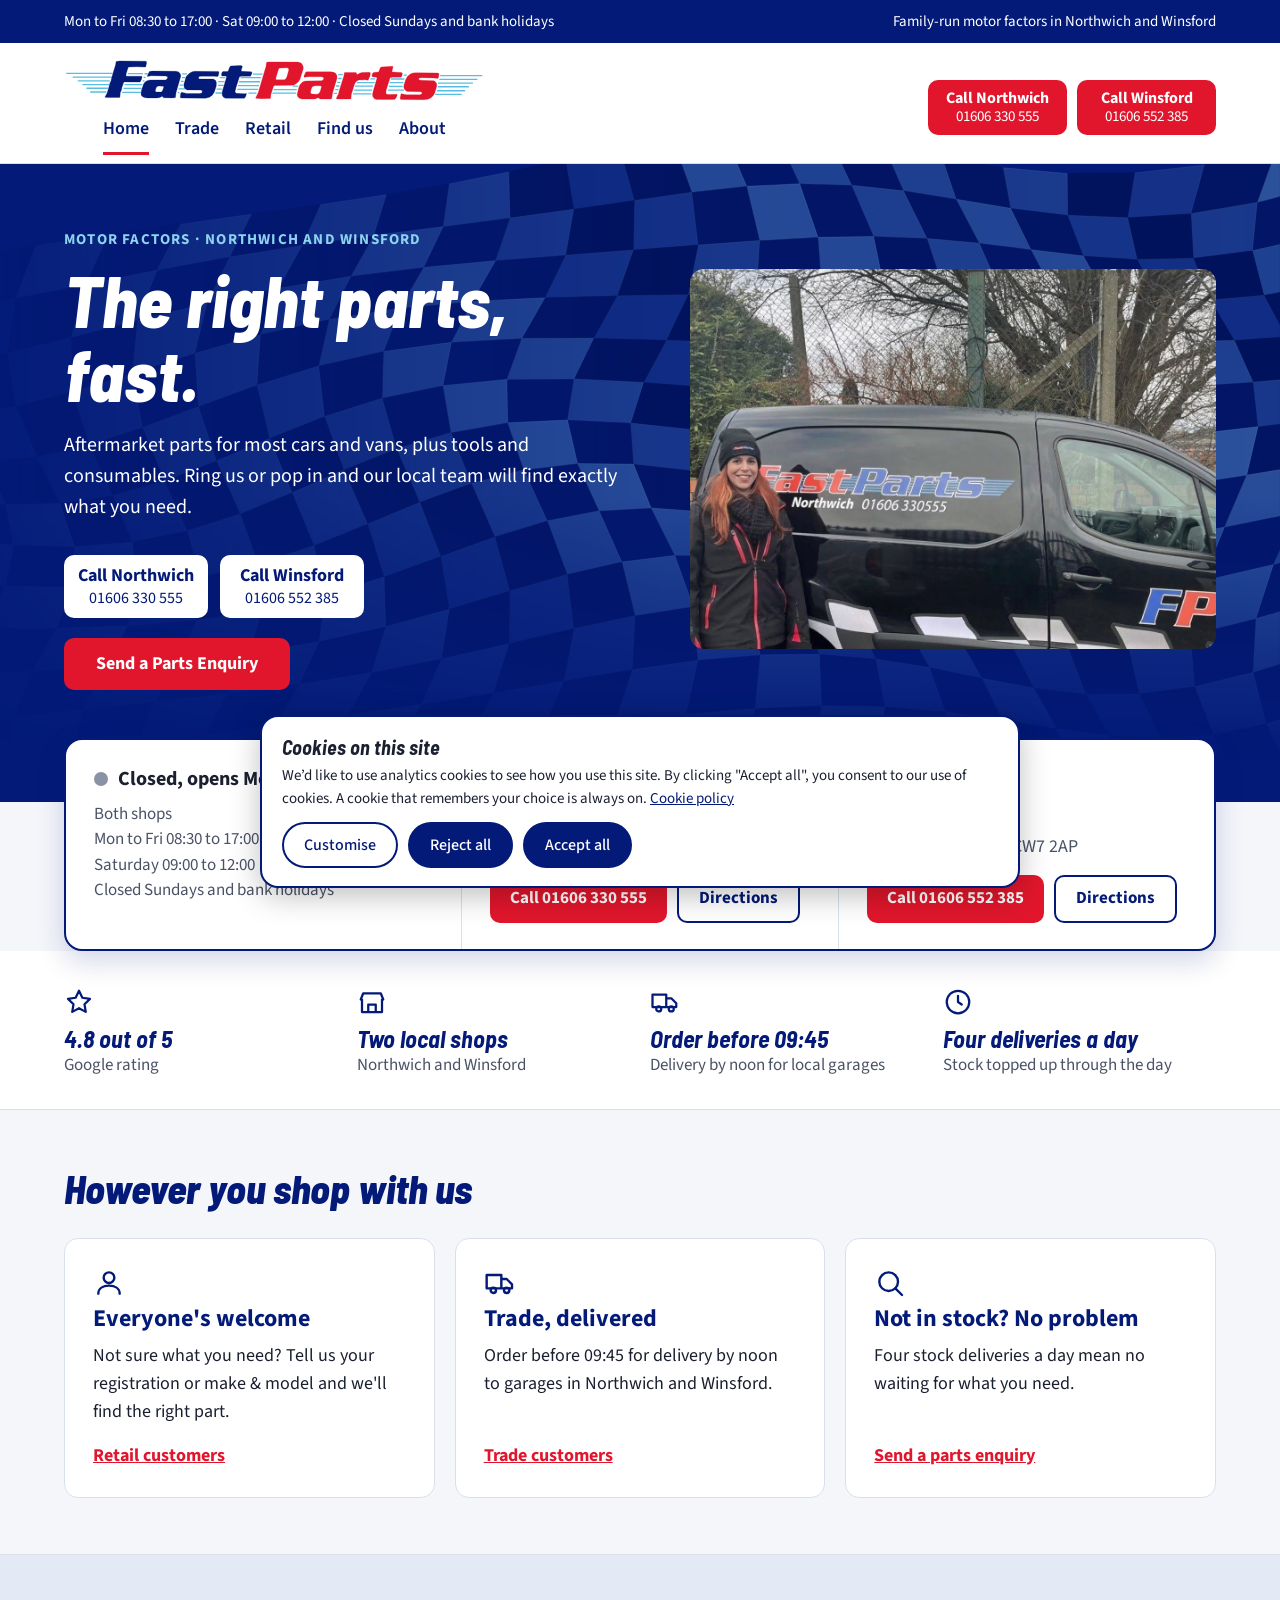
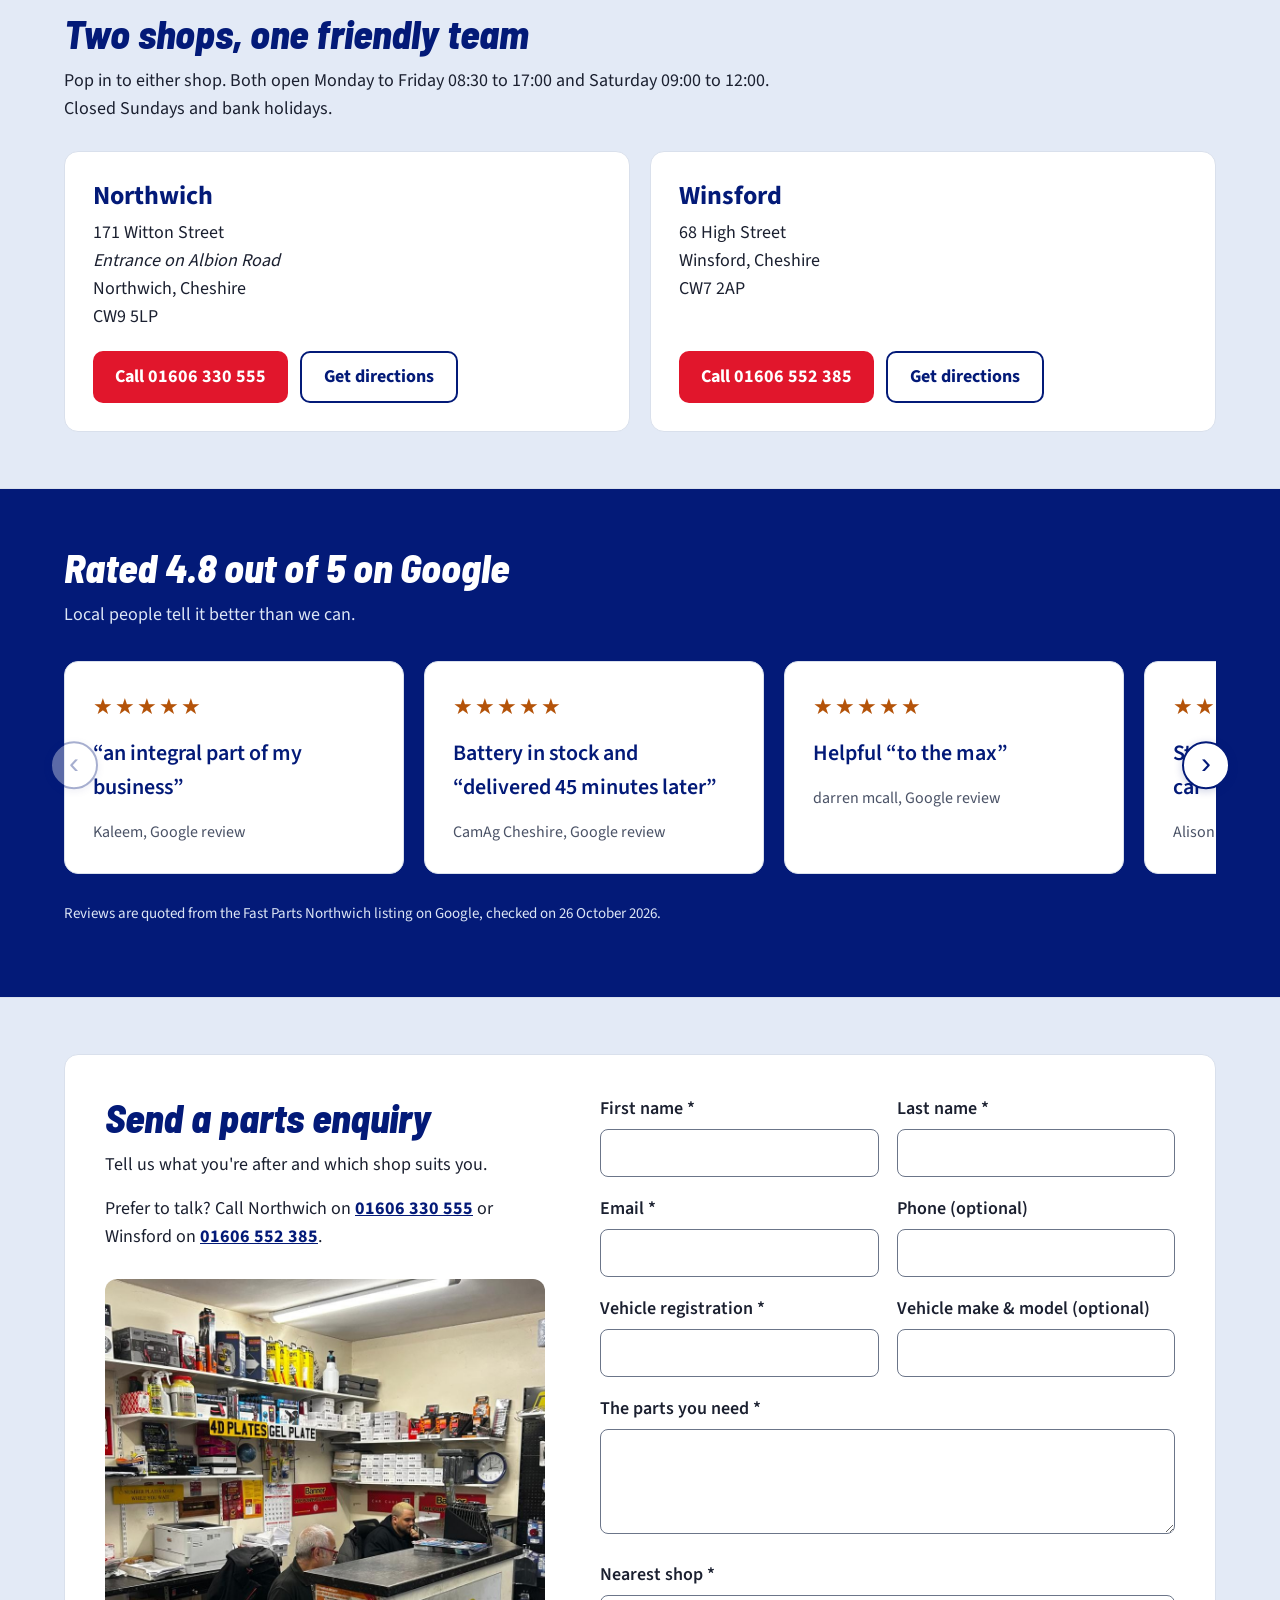
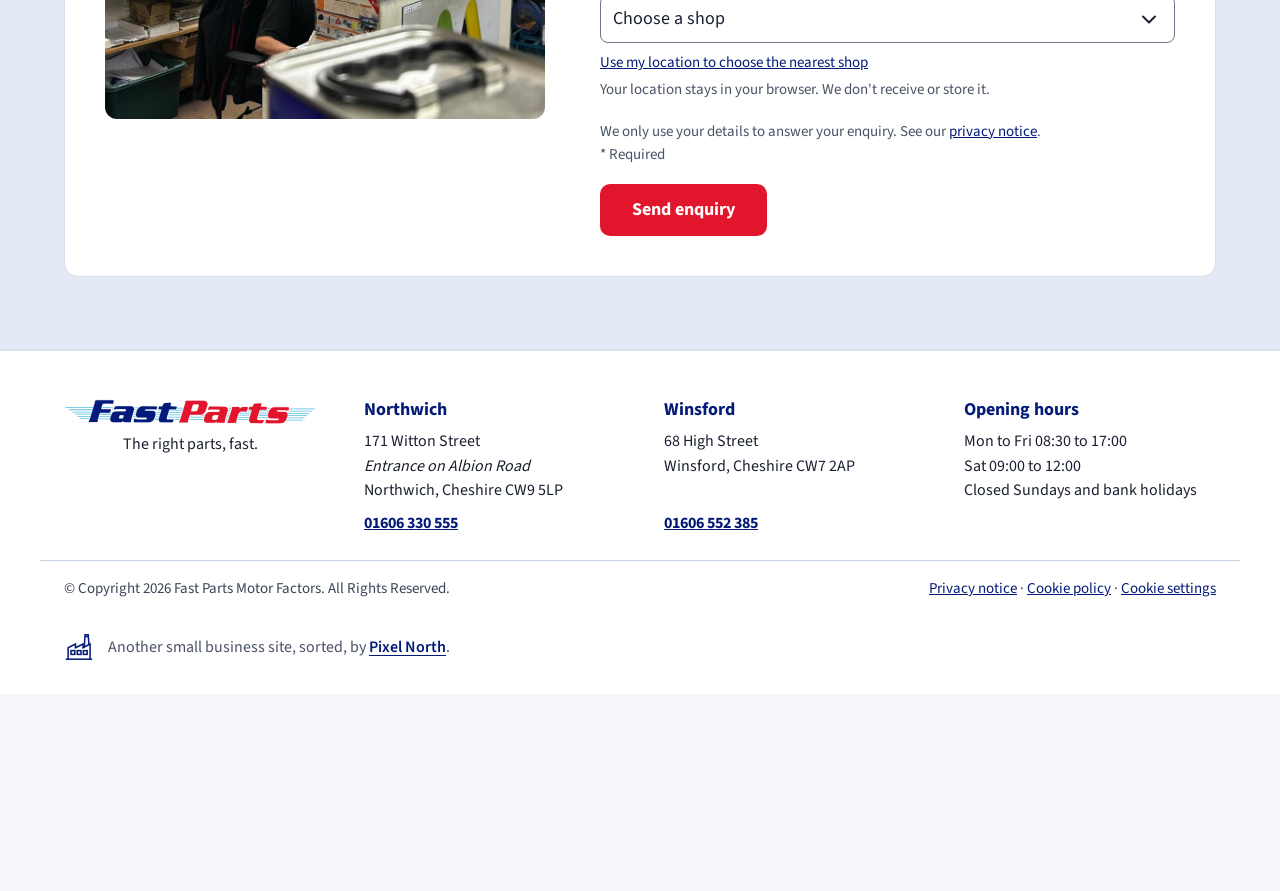
==== commit 046a1595: "Home page (staging): replace Find a part card with live open/closed shop card Co-Authored-By: Claude" ====
--- a/index.html
+++ b/index.html
@@ -57,11 +57,14 @@
 </div>
 <div class="pic"><img src="images/fast-parts-van-northwich.jpg" alt="A Fast Parts team member standing beside a Fast Parts delivery van" width="1000" height="760" fetchpriority="high" style="object-position:center 35%"></div>
 </div></section>
-<div class="finder-wrap wrap"><form class="finder" data-finder action="#enquiry">
-<div class="finder-txt"><h2>Find a part</h2><p>Pop in your registration and we'll take it from there.</p></div>
-<div class="finder-in"><label for="finder-reg">Vehicle registration</label><input id="finder-reg" class="plate" type="text" inputmode="text" autocapitalize="characters" autocomplete="off" spellcheck="false" maxlength="10" placeholder="AB12 CDE"></div>
-<button class="btn" type="submit">Find my parts</button>
-</form></div>
+<div class="finder-wrap wrap"><div class="hoursbar">
+<div class="hb-status"><p class="hb-now" data-open-status hidden><span class="dot" aria-hidden="true"></span><span class="hb-txt"></span></p>
+<p class="hb-hours">Both shops<br>Mon to Fri 08:30 to 17:00<br>Saturday 09:00 to 12:00<br>Closed Sundays and bank holidays</p></div>
+<div class="hb-shop"><h2>Northwich</h2><p>171 Witton Street<br>Northwich, Cheshire CW9 5LP</p>
+<div class="btns"><a class="btn" href="tel:01606330555">Call 01606 330 555</a><a class="btn ghost" href="https://www.google.com/maps/search/?api=1&amp;query=171+Witton+Street+Northwich+CW9+5LP" target="_blank" rel="noopener noreferrer">Directions<span class="sr"> to Northwich (opens in a new tab)</span></a></div></div>
+<div class="hb-shop"><h2>Winsford</h2><p>68 High Street<br>Winsford, Cheshire CW7 2AP</p>
+<div class="btns"><a class="btn" href="tel:01606552385">Call 01606 552 385</a><a class="btn ghost" href="https://www.google.com/maps/search/?api=1&amp;query=68+High+Street+Winsford+CW7+2AP" target="_blank" rel="noopener noreferrer">Directions<span class="sr"> to Winsford (opens in a new tab)</span></a></div></div>
+</div></div>
 <div class="proof"><div class="wrap"><ul>
 <li><svg class="icon" viewBox="0 0 24 24" fill="none" stroke="currentColor" stroke-width="1.8" stroke-linecap="round" stroke-linejoin="round" aria-hidden="true"><path d="M12 3l2.7 5.6 6.1.9-4.4 4.3 1 6.1L12 17l-5.4 2.9 1-6.1L3.2 9.5l6.1-.9z"/></svg><b>4.8 out of 5</b><span>Google rating</span></li>
 <li><svg class="icon" viewBox="0 0 24 24" fill="none" stroke="currentColor" stroke-width="1.8" stroke-linecap="round" stroke-linejoin="round" aria-hidden="true"><path d="M3 10l2-5h14l2 5M4 10v10h16V10M9 20v-6h6v6"/></svg><b>Two local shops</b><span>Northwich and Winsford</span></li>
--- a/css/styles.css
+++ b/css/styles.css
@@ -255,15 +255,18 @@
 /* Find a part card, proof strip, dark reviews band (staging, 16 Nov 2026) */
 .hero .wrap{padding-bottom:112px}
 .finder-wrap{position:relative;z-index:2;margin-top:-64px}
-.finder{display:flex;flex-wrap:wrap;align-items:flex-end;gap:16px 24px;background:#fff;border:2px solid var(--navy);border-radius:18px;padding:24px 28px;box-shadow:0 10px 28px rgba(3,26,120,.18)}
-.finder-txt{flex:1 1 240px;min-width:0}
-.finder h2{font-size:30px;margin-bottom:4px}
-.finder p{margin:0;color:var(--muted)}
-.finder-in{flex:1 1 260px;min-width:0;display:flex;flex-direction:column;gap:6px}
-.finder label{font-weight:700;font-size:16px;color:var(--navy)}
-.plate{font-family:var(--head);font-weight:800;font-size:30px;letter-spacing:.06em;text-transform:uppercase;text-align:center;color:#111;background:#F7D117;border:2px solid #111;border-radius:8px;padding:0 14px;min-height:56px;width:100%;box-sizing:border-box}
-.plate::placeholder{color:#6b5b0a;opacity:.7}
-.finder .btn{flex:0 0 auto}
+.hoursbar{display:grid;grid-template-columns:1.05fr 1fr 1fr;background:#fff;border:2px solid var(--navy);border-radius:18px;box-shadow:0 10px 28px rgba(3,26,120,.18);overflow:hidden}
+.hoursbar>div{padding:26px 28px;min-width:0}
+.hoursbar>div+div{border-left:1px solid var(--line)}
+.hb-now{display:flex;align-items:flex-start;gap:10px;margin:0 0 10px;font-weight:700;font-size:20px;line-height:1.3;color:var(--ink)}
+.hb-now[hidden]{display:none}
+.hb-now .dot{flex:none;width:14px;height:14px;border-radius:50%;background:#8A93A6;margin-top:6px}
+.hb-now.open .dot{background:#1C8A3E}
+.hb-hours{margin:0;color:var(--muted);font-size:17px;line-height:1.5}
+.hb-shop h2{font-size:30px;margin-bottom:6px}
+.hb-shop p{margin:0 0 14px;color:var(--muted)}
+.hb-shop .btns{display:flex;flex-wrap:wrap;gap:10px}
+.hb-shop .btn{min-height:48px;padding:0 20px;font-size:17px}
 .proof{background:#fff;border-bottom:1px solid var(--line)}
 .proof ul{list-style:none;margin:0;padding:36px 0 32px;display:grid;grid-template-columns:repeat(4,minmax(0,1fr));gap:20px}
 .proof li{display:flex;flex-direction:column;gap:2px}
@@ -280,10 +283,11 @@
   .hero .pic{display:block;order:-1;flex:1 1 100%}
   .hero .pic img{max-height:210px}
   .proof ul{grid-template-columns:repeat(2,minmax(0,1fr))}
+  .hoursbar{grid-template-columns:minmax(0,1fr)}
+  .hoursbar>div+div{border-left:0;border-top:1px solid var(--line)}
 }
 @media (max-width:560px){
-  .finder{padding:20px 18px}
-  .finder .btn{width:100%}
+  .hoursbar>div{padding:20px 18px}
   .proof ul{gap:22px 14px;padding:28px 0 26px}
   .proof b{font-size:21px}
   .proof span{font-size:16px}
